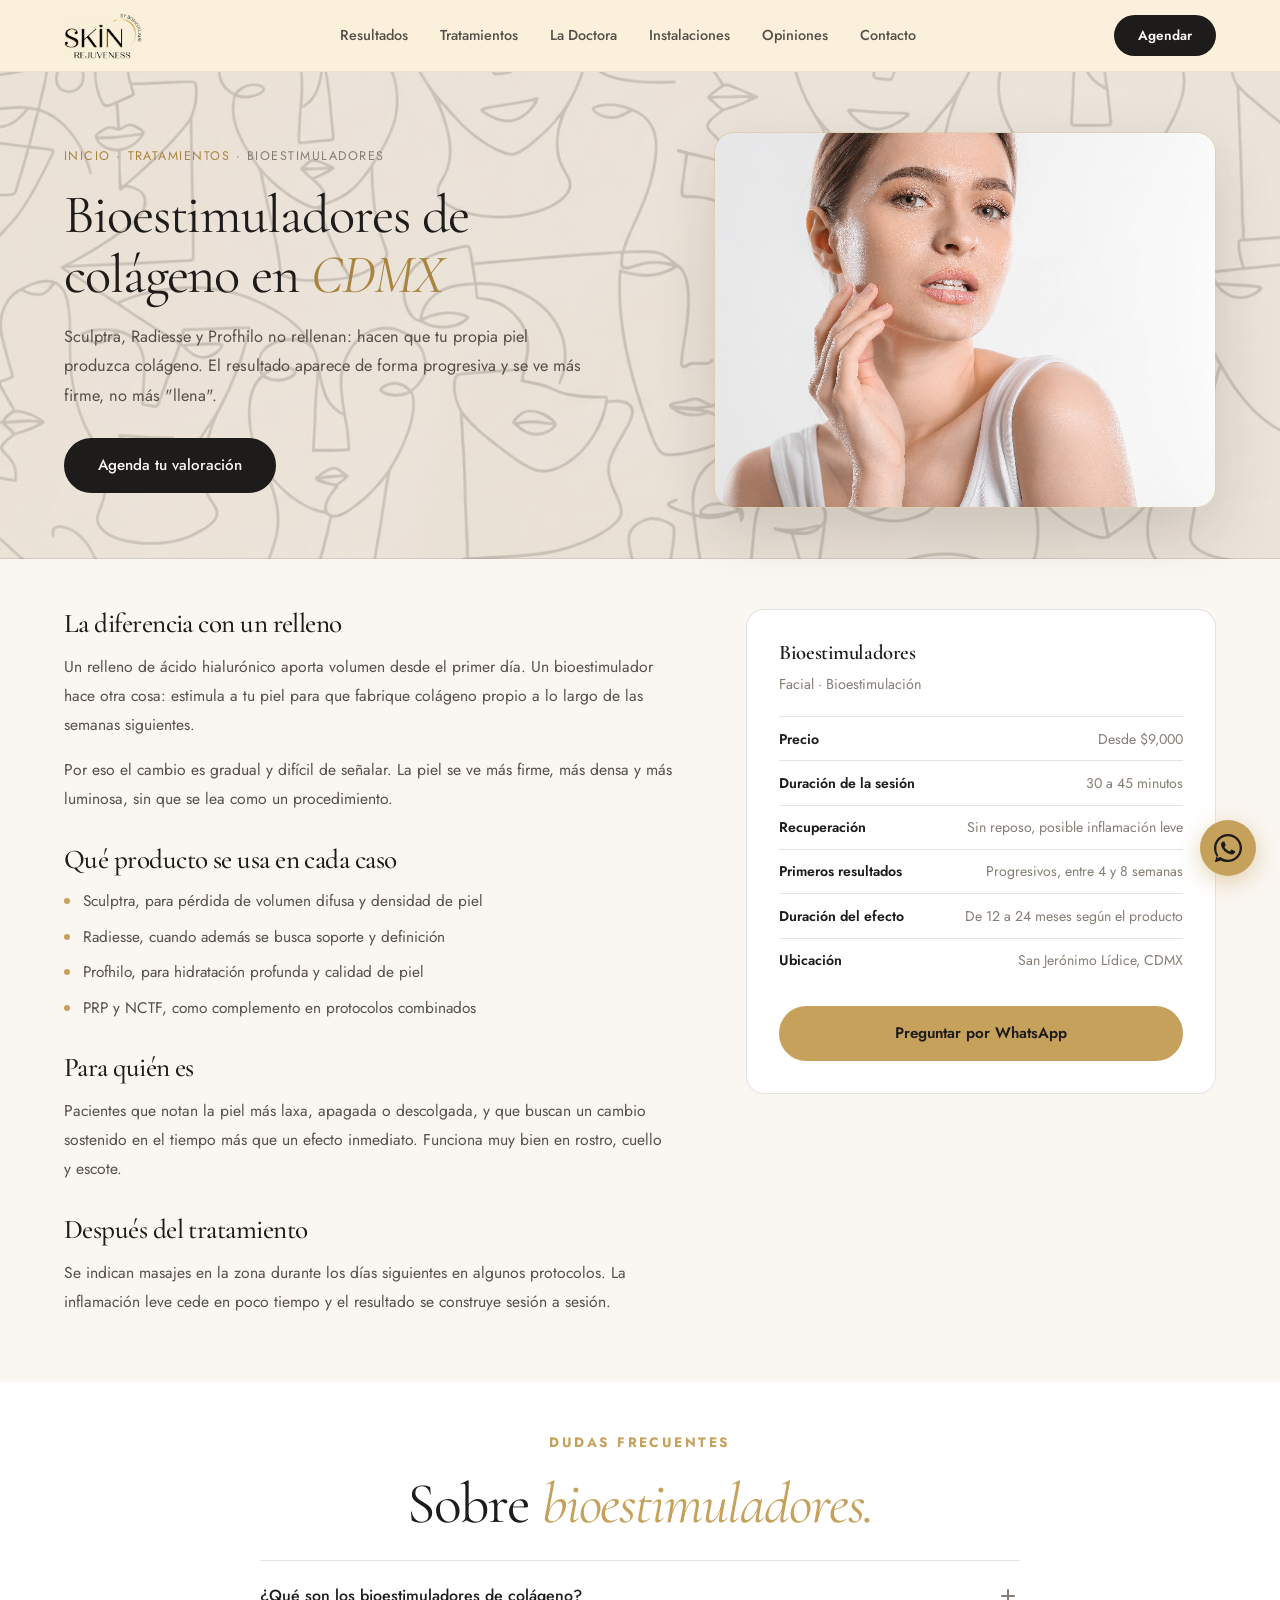
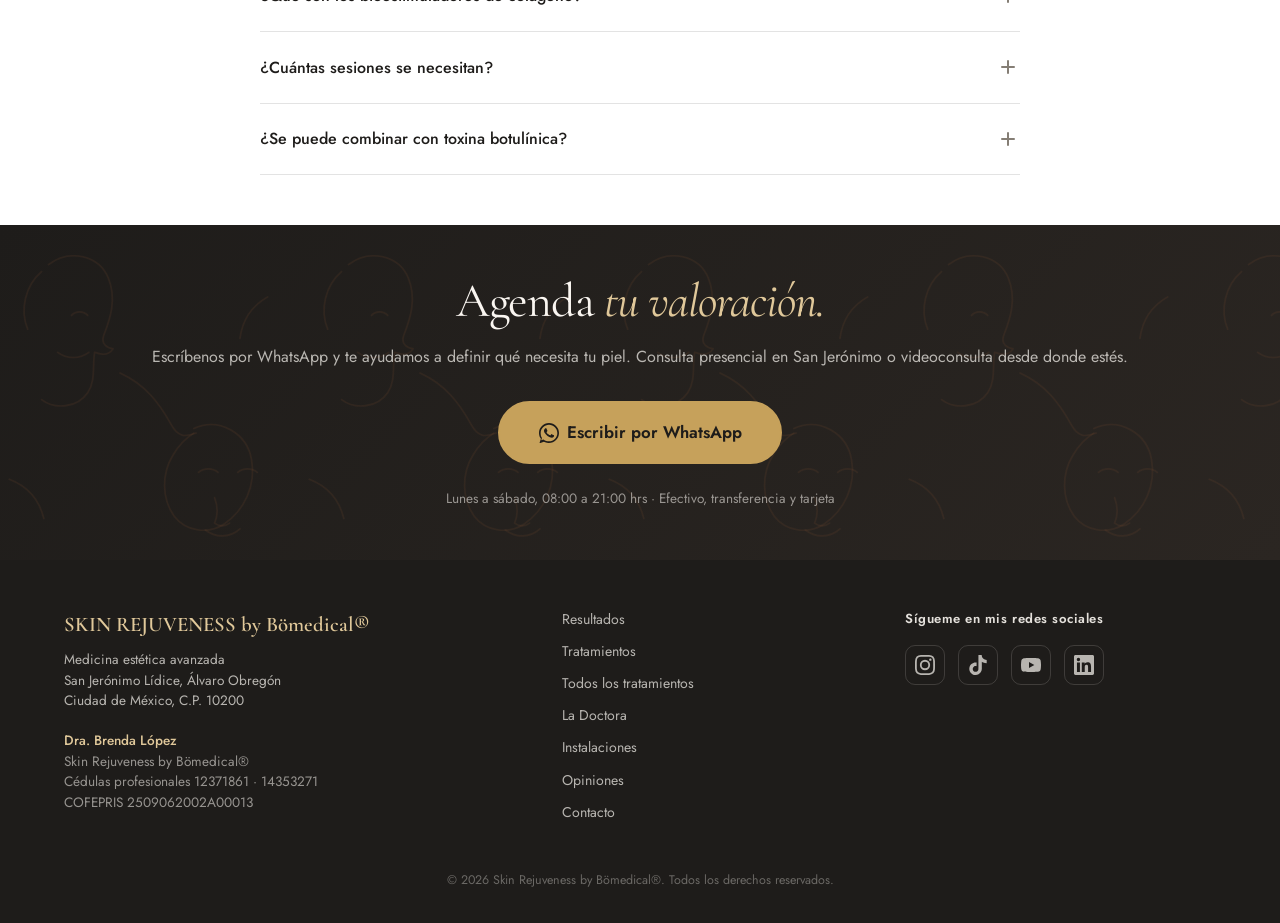
==== tratamiento-bioestimuladores.html @ c3eeec3d "Web de Skin Rejuveness by Bomedical (Dra. Brenda Lopez Carmona) Sitio estatico sin build: home con 1" ====
<!DOCTYPE html>
<html lang="es-MX">
<head>
  <meta charset="UTF-8" />
  <meta name="viewport" content="width=device-width, initial-scale=1.0" />
  <title>Bioestimuladores de colágeno en CDMX | Sculptra y Radiesse · Dra. Brenda López</title>
  <meta name="description" content="Bioestimuladores de colágeno en San Jerónimo, CDMX. Sculptra, Radiesse y Profhilo para firmeza y luminosidad con resultados progresivos. Desde $9,000." />
  <meta name="keywords" content="bioestimuladores de colágeno CDMX, Sculptra CDMX precio, Radiesse CDMX, Profhilo CDMX, firmeza facial San Jerónimo" />
  <meta name="robots" content="index, follow" />

  <meta property="og:title" content="Bioestimuladores de colágeno en CDMX | Sculptra y Radiesse · Dra. Brenda López" />
  <meta property="og:description" content="Bioestimuladores de colágeno en San Jerónimo, CDMX. Sculptra, Radiesse y Profhilo para firmeza y luminosidad con resultados progresivos. Desde $9,000." />
  <meta property="og:type" content="article" />
  <meta property="og:locale" content="es_MX" />
  <meta property="og:site_name" content="Skin Rejuveness by Bömedical" />

  <link rel="canonical" href="https://skinrejuveness.com/tratamiento-bioestimuladores.html" />

  <link rel="preconnect" href="https://fonts.googleapis.com" />
  <link rel="preconnect" href="https://fonts.gstatic.com" crossorigin />
  <link rel="stylesheet" href="https://fonts.googleapis.com/css2?family=Cormorant+Garamond:ital,wght@0,300;0,400;0,500;0,600;1,300;1,400;1,500;1,600&family=Jost:wght@300;400;500;600&display=swap" />

  <link rel="stylesheet" href="styles.css?v=20260904" />

  <link rel="icon" href="data:image/svg+xml,<svg xmlns='http://www.w3.org/2000/svg' viewBox='0 0 100 100'><rect width='100' height='100' rx='22' fill='%231E1C1A'/><text x='50' y='70' font-size='58' font-family='Georgia,serif' fill='%23C6A15B' text-anchor='middle'>S</text></svg>" />

  <script type="application/ld+json">
  {
    "@context": "https://schema.org",
    "@graph": [
      {
        "@type": "MedicalWebPage",
        "name": "Bioestimuladores",
        "url": "https://skinrejuveness.com/tratamiento-bioestimuladores.html",
        "description": "Bioestimuladores de colágeno en San Jerónimo, CDMX. Sculptra, Radiesse y Profhilo para firmeza y luminosidad con resultados progresivos. Desde $9,000.",
        "inLanguage": "es-MX",
        "about": {
          "@type": "MedicalTherapy",
          "name": "Bioestimuladores"
        },
        "provider": {
          "@type": "MedicalBusiness",
          "name": "Skin Rejuveness by Bömedical",
          "telephone": "+525565081447",
          "address": {
            "@type": "PostalAddress",
            "streetAddress": "San Jerónimo Lídice",
            "addressLocality": "Álvaro Obregón",
            "addressRegion": "Ciudad de México",
            "postalCode": "10200",
            "addressCountry": "MX"
          },
          "geo": { "@type": "GeoCoordinates", "latitude": 19.3257116, "longitude": -99.214192 }
        }
      },
      {
        "@type": "BreadcrumbList",
        "itemListElement": [
          { "@type": "ListItem", "position": 1, "name": "Inicio", "item": "https://skinrejuveness.com/" },
          { "@type": "ListItem", "position": 2, "name": "Tratamientos", "item": "https://skinrejuveness.com/#tratamientos" },
          { "@type": "ListItem", "position": 3, "name": "Bioestimuladores", "item": "https://skinrejuveness.com/tratamiento-bioestimuladores.html" }
        ]
      },
      {
        "@type": "FAQPage",
        "mainEntity": [
          { "@type": "Question", "name": "¿Qué son los bioestimuladores de colágeno?", "acceptedAnswer": { "@type": "Answer", "text": "Productos como Sculptra, Radiesse o Profhilo que no rellenan: hacen que tu propia piel produzca colágeno. El resultado aparece de forma progresiva y se ve más firme y luminosa, no más \"llena\"." } },
          { "@type": "Question", "name": "¿Cuántas sesiones se necesitan?", "acceptedAnswer": { "@type": "Answer", "text": "Depende del producto y del punto de partida. Los protocolos suelen ser de dos a tres sesiones espaciadas, que se definen en tu valoración." } },
          { "@type": "Question", "name": "¿Se puede combinar con toxina botulínica?", "acceptedAnswer": { "@type": "Answer", "text": "Sí, y es una combinación frecuente. La toxina trabaja el movimiento y el bioestimulador la calidad de la piel." } }
        ]
      }
    ]
  }
  </script>

  <noscript>
    <style>
      /* Sin JS no corre el IntersectionObserver que revela las secciones,
         asi que el contenido se muestra tal cual. La web se lee entera. */
      .reveal { opacity: 1 !important; transform: none !important; }
      .hero-text, .hero-img-card { opacity: 1 !important; transform: none !important; }
      .faq-a, .cat-a { max-height: none !important; }
      .faq-q-icon, .cat-q-icon { display: none; }
    </style>
  </noscript>
</head>
<body>

  <a href="#main" class="skip-link">Ir al contenido</a>

  <header class="nav" id="nav">
    <div class="nav-inner">
      <a href="index.html" class="nav-logo" aria-label="Skin Rejuveness by Bömedical, inicio">
        <img src="assets/img/logo-nav.png" alt="Skin Rejuveness by Bömedical" width="480" height="282" />
      </a>
      <button class="nav-toggle" aria-label="Abrir menú" aria-expanded="false">
        <span></span><span></span><span></span>
      </button>
      <nav class="nav-links" aria-label="Navegación principal">
        <a href="index.html#resultados">Resultados</a>
        <a href="index.html#tratamientos">Tratamientos</a>
        <a href="index.html#sobre-mi">La Doctora</a>
        <a href="index.html#instalaciones">Instalaciones</a>
        <a href="index.html#testimonios">Opiniones</a>
        <a href="index.html#contacto">Contacto</a>
      </nav>
      <a href="https://wa.me/525565081447?text=Hola%20Dra.%20Brenda%2C%20vengo%20de%20su%20sitio%20web%20y%20quiero%20agendar%20una%20valoraci%C3%B3n." class="nav-cta" target="_blank" rel="noopener">Agendar</a>
    </div>
  </header>

  <main id="main">

    <section class="tp-hero">
      <div class="tp-hero-inner">
        <div>
          <p class="tp-crumbs"><a href="index.html">Inicio</a> · <a href="index.html#tratamientos">Tratamientos</a> · Bioestimuladores</p>
          <h1>Bioestimuladores de colágeno en <em>CDMX</em></h1>
          <p class="tp-lead">Sculptra, Radiesse y Profhilo no rellenan: hacen que tu propia piel produzca colágeno. El resultado aparece de forma progresiva y se ve más firme, no más "llena".</p>
          <a href="https://wa.me/525565081447?text=Hola%20Dra.%20Brenda%2C%20vengo%20de%20su%20sitio%20web%20y%20quiero%20informaci%C3%B3n%20sobre%20Bioestimuladores." class="btn btn-primary" target="_blank" rel="noopener">Agenda tu valoración</a>
        </div>
        <figure class="tp-hero-img">
          <img src="assets/plastic-esthetic-stock/tratamientos/s-bioestimuladores.jpg" alt="Bioestimuladores de colágeno Sculptra y Radiesse en CDMX" loading="eager" fetchpriority="high" />
        </figure>
      </div>
    </section>

    <section class="section tp-body">
      <div class="section-inner tp-grid">
        <div class="tp-prose reveal">
              <h2>La diferencia con un relleno</h2><p>Un relleno de ácido hialurónico aporta volumen desde el primer día. Un bioestimulador hace otra cosa: estimula a tu piel para que fabrique colágeno propio a lo largo de las semanas siguientes.</p>
              <p>Por eso el cambio es gradual y difícil de señalar. La piel se ve más firme, más densa y más luminosa, sin que se lea como un procedimiento.</p>
              <h2>Qué producto se usa en cada caso</h2><ul><li>Sculptra, para pérdida de volumen difusa y densidad de piel</li><li>Radiesse, cuando además se busca soporte y definición</li><li>Profhilo, para hidratación profunda y calidad de piel</li><li>PRP y NCTF, como complemento en protocolos combinados</li></ul>
              <h2>Para quién es</h2><p>Pacientes que notan la piel más laxa, apagada o descolgada, y que buscan un cambio sostenido en el tiempo más que un efecto inmediato. Funciona muy bien en rostro, cuello y escote.</p>
              <h2>Después del tratamiento</h2><p>Se indican masajes en la zona durante los días siguientes en algunos protocolos. La inflamación leve cede en poco tiempo y el resultado se construye sesión a sesión.</p>
        </div>
        <aside class="tp-aside reveal">
          <h3>Bioestimuladores</h3>
          <p>Facial · Bioestimulación</p>
          <ul class="tp-facts">
            <li><strong>Precio</strong><span>Desde $9,000</span></li>
            <li><strong>Duración de la sesión</strong><span>30 a 45 minutos</span></li>
            <li><strong>Recuperación</strong><span>Sin reposo, posible inflamación leve</span></li>
            <li><strong>Primeros resultados</strong><span>Progresivos, entre 4 y 8 semanas</span></li>
            <li><strong>Duración del efecto</strong><span>De 12 a 24 meses según el producto</span></li>
            <li><strong>Ubicación</strong><span>San Jerónimo Lídice, CDMX</span></li>
          </ul>
          <a href="https://wa.me/525565081447?text=Hola%20Dra.%20Brenda%2C%20vengo%20de%20su%20sitio%20web%20y%20quiero%20informaci%C3%B3n%20sobre%20Bioestimuladores." class="btn btn-gold" target="_blank" rel="noopener">Preguntar por WhatsApp</a>
        </aside>
      </div>
    </section>

    <section class="section faq">
      <div class="section-inner">
        <p class="section-kicker reveal">Dudas frecuentes</p>
        <h2 class="section-title reveal section-title--center">Sobre <em>bioestimuladores.</em></h2>
        <div class="faq-list">
          <div class="faq-item">
            <button class="faq-q" aria-expanded="false">
              <span>¿Qué son los bioestimuladores de colágeno?</span>
              <span class="faq-q-icon" aria-hidden="true"></span>
            </button>
            <div class="faq-a">
              <div class="faq-a-inner">Productos como Sculptra, Radiesse o Profhilo que no rellenan: hacen que tu propia piel produzca colágeno. El resultado aparece de forma progresiva y se ve más firme y luminosa, no más "llena".</div>
            </div>
          </div>
          <div class="faq-item">
            <button class="faq-q" aria-expanded="false">
              <span>¿Cuántas sesiones se necesitan?</span>
              <span class="faq-q-icon" aria-hidden="true"></span>
            </button>
            <div class="faq-a">
              <div class="faq-a-inner">Depende del producto y del punto de partida. Los protocolos suelen ser de dos a tres sesiones espaciadas, que se definen en tu valoración.</div>
            </div>
          </div>
          <div class="faq-item">
            <button class="faq-q" aria-expanded="false">
              <span>¿Se puede combinar con toxina botulínica?</span>
              <span class="faq-q-icon" aria-hidden="true"></span>
            </button>
            <div class="faq-a">
              <div class="faq-a-inner">Sí, y es una combinación frecuente. La toxina trabaja el movimiento y el bioestimulador la calidad de la piel.</div>
            </div>
          </div>
        </div>
      </div>
    </section>

    <section class="section cta-final">
      <div class="section-inner" style="text-align:center">
        <h2 class="cta-final-title reveal">Agenda <em>tu valoración.</em></h2>
        <p class="cta-final-sub reveal">Escríbenos por WhatsApp y te ayudamos a definir qué necesita tu piel. Consulta presencial en San Jerónimo o videoconsulta desde donde estés.</p>
        <div class="cta-final-actions reveal">
          <a href="https://wa.me/525565081447?text=Hola%20Dra.%20Brenda%2C%20vengo%20de%20su%20sitio%20web%20y%20quiero%20informaci%C3%B3n%20sobre%20Bioestimuladores." class="btn btn-gold btn-lg" target="_blank" rel="noopener">
            <svg viewBox="0 0 24 24" fill="currentColor" width="20" height="20" aria-hidden="true"><path d="M17.472 14.382c-.297-.149-1.758-.867-2.03-.967-.273-.099-.471-.148-.67.15-.197.297-.767.966-.94 1.164-.173.199-.347.223-.644.075-.297-.15-1.255-.463-2.39-1.475-.883-.788-1.48-1.761-1.653-2.059-.173-.297-.018-.458.13-.606.134-.133.298-.347.446-.52.149-.174.198-.298.298-.497.099-.198.05-.371-.025-.52-.075-.149-.669-1.612-.916-2.207-.242-.579-.487-.5-.669-.51-.173-.008-.371-.01-.57-.01-.198 0-.52.074-.792.372-.272.297-1.04 1.016-1.04 2.479 0 1.462 1.065 2.875 1.213 3.074.149.198 2.096 3.2 5.077 4.487.709.306 1.262.489 1.694.625.712.227 1.36.195 1.871.118.571-.085 1.758-.719 2.006-1.413.248-.694.248-1.289.173-1.413-.074-.124-.272-.198-.57-.347z"/><path d="M12 0C5.373 0 0 5.373 0 12c0 2.625.846 5.059 2.284 7.034L.789 23.492a.5.5 0 00.611.611l4.458-1.495A11.96 11.96 0 0012 24c6.627 0 12-5.373 12-12S18.627 0 12 0zm0 22c-2.326 0-4.477-.738-6.24-1.993l-.436-.321-2.644.886.886-2.644-.321-.436A9.953 9.953 0 012 12C2 6.486 6.486 2 12 2s10 4.486 10 10-4.486 10-10 10z"/></svg>
            Escribir por WhatsApp
          </a>
        </div>
        <p class="cta-final-note reveal">Lunes a sábado, 08:00 a 21:00 hrs · Efectivo, transferencia y tarjeta</p>
      </div>
    </section>

  </main>

  <footer class="footer">
    <div class="footer-inner">
      <div class="footer-brand">
        <span class="footer-logo">SKIN REJUVENESS by Bömedical&reg;</span>
        <p>Medicina estética avanzada<br>San Jerónimo Lídice, Álvaro Obregón<br>Ciudad de México, C.P. 10200</p>
        <p class="footer-creds">
          <strong>Dra. Brenda López</strong>
          Skin Rejuveness by Bömedical&reg;<br>
          Cédulas profesionales 12371861 · 14353271<br>
          COFEPRIS 2509062002A00013
        </p>
      </div>
      <nav class="footer-links" aria-label="Navegación del pie">
        <a href="index.html#resultados">Resultados</a>
        <a href="index.html#tratamientos">Tratamientos</a>
        <a href="tratamientos.html">Todos los tratamientos</a>
        <a href="index.html#sobre-mi">La Doctora</a>
        <a href="index.html#instalaciones">Instalaciones</a>
        <a href="index.html#testimonios">Opiniones</a>
        <a href="index.html#contacto">Contacto</a>
      </nav>
      <div class="footer-social">
        <span class="footer-social__title">Sígueme en mis redes sociales</span>
        <a href="https://www.instagram.com/skin_rejuveness" target="_blank" rel="noopener" aria-label="Instagram de Skin Rejuveness">
          <svg viewBox="0 0 24 24" fill="currentColor" aria-hidden="true"><path d="M12 2.163c3.204 0 3.584.012 4.85.07 3.252.148 4.771 1.691 4.919 4.919.058 1.265.069 1.645.069 4.849 0 3.205-.012 3.584-.069 4.849-.149 3.225-1.664 4.771-4.919 4.919-1.266.058-1.644.07-4.85.07-3.204 0-3.584-.012-4.849-.07-3.26-.149-4.771-1.699-4.919-4.92-.058-1.265-.07-1.644-.07-4.849 0-3.204.013-3.583.07-4.849.149-3.227 1.664-4.771 4.919-4.919 1.266-.057 1.645-.069 4.849-.069zM12 0C8.741 0 8.333.014 7.053.072 2.695.272.273 2.69.073 7.052.014 8.333 0 8.741 0 12c0 3.259.014 3.668.072 4.948.2 4.358 2.618 6.78 6.98 6.98C8.333 23.986 8.741 24 12 24c3.259 0 3.668-.014 4.948-.072 4.354-.2 6.782-2.618 6.979-6.98.059-1.28.073-1.689.073-4.948 0-3.259-.014-3.667-.072-4.947-.196-4.354-2.617-6.78-6.979-6.98C15.668.014 15.259 0 12 0zm0 5.838a6.162 6.162 0 100 12.324 6.162 6.162 0 000-12.324zM12 16a4 4 0 110-8 4 4 0 010 8zm6.406-11.845a1.44 1.44 0 100 2.881 1.44 1.44 0 000-2.881z"/></svg>
        </a>
        <a href="https://www.tiktok.com/@skin_rejuveness" target="_blank" rel="noopener" aria-label="TikTok de Skin Rejuveness">
          <svg viewBox="0 0 24 24" fill="currentColor" aria-hidden="true"><path d="M12.525.02c1.31-.02 2.61-.01 3.91-.02.08 1.53.63 3.09 1.75 4.17 1.12 1.11 2.7 1.62 4.24 1.79v4.03c-1.44-.05-2.89-.35-4.2-.97-.57-.26-1.1-.59-1.62-.93-.01 2.92.01 5.84-.02 8.75-.08 1.4-.54 2.79-1.35 3.94-1.31 1.92-3.58 3.17-5.91 3.21-1.43.08-2.86-.31-4.08-1.03-2.02-1.19-3.44-3.37-3.65-5.71-.02-.5-.03-1-.01-1.49.18-1.9 1.12-3.72 2.58-4.96 1.66-1.44 3.98-2.13 6.15-1.72.02 1.48-.04 2.96-.04 4.44-.99-.32-2.15-.23-3.02.37-.63.41-1.11 1.04-1.36 1.75-.21.51-.15 1.07-.14 1.61.24 1.64 1.82 3.02 3.5 2.87 1.12-.01 2.19-.66 2.77-1.61.19-.33.4-.67.41-1.06.1-1.79.06-3.57.07-5.36.01-4.03-.01-8.05.02-12.07z"/></svg>
        </a>
        <a href="https://www.youtube.com/@SkinRejuveness" target="_blank" rel="noopener" aria-label="YouTube de Skin Rejuveness">
          <svg viewBox="0 0 24 24" fill="currentColor" aria-hidden="true"><path d="M23.498 6.186a2.994 2.994 0 00-2.107-2.117C19.505 3.545 12 3.545 12 3.545s-7.505 0-9.391.524A2.994 2.994 0 00.502 6.186 31.32 31.32 0 000 12a31.32 31.32 0 00.502 5.814 2.994 2.994 0 002.107 2.117c1.886.524 9.391.524 9.391.524s7.505 0 9.391-.524a2.994 2.994 0 002.107-2.117A31.32 31.32 0 0024 12a31.32 31.32 0 00-.502-5.814zM9.6 15.6V8.4l6.4 3.6-6.4 3.6z"/></svg>
        </a>
        <a href="https://www.linkedin.com/in/brenda-lopez-2603/" target="_blank" rel="noopener" aria-label="LinkedIn de la Dra. Brenda López">
          <svg viewBox="0 0 24 24" fill="currentColor" aria-hidden="true"><path d="M20.447 20.452h-3.554v-5.569c0-1.328-.027-3.037-1.852-3.037-1.853 0-2.136 1.445-2.136 2.939v5.667H9.351V9h3.414v1.561h.046c.477-.9 1.637-1.85 3.37-1.85 3.601 0 4.267 2.37 4.267 5.455v6.286zM5.337 7.433a2.062 2.062 0 11.001-4.124 2.062 2.062 0 01-.001 4.124zM7.114 20.452H3.558V9h3.556v11.452zM22.225 0H1.771C.792 0 0 .774 0 1.729v20.542C0 23.227.792 24 1.771 24h20.451C23.2 24 24 23.227 24 22.271V1.729C24 .774 23.2 0 22.222 0h.003z"/></svg>
        </a>
      </div>
      <p class="footer-copy">&copy; 2026 Skin Rejuveness by Bömedical&reg;. Todos los derechos reservados.</p>
    </div>
  </footer>

  <a href="https://wa.me/525565081447?text=Hola%20Dra.%20Brenda%2C%20vengo%20de%20su%20sitio%20web%20y%20quiero%20informaci%C3%B3n%20sobre%20Bioestimuladores." class="wa-float" target="_blank" rel="noopener" aria-label="Escribir por WhatsApp a Skin Rejuveness">
    <svg viewBox="0 0 24 24" aria-hidden="true"><path d="M17.472 14.382c-.297-.149-1.758-.867-2.03-.967-.273-.099-.471-.148-.67.15-.197.297-.767.966-.94 1.164-.173.199-.347.223-.644.075-.297-.15-1.255-.463-2.39-1.475-.883-.788-1.48-1.761-1.653-2.059-.173-.297-.018-.458.13-.606.134-.133.298-.347.446-.52.149-.174.198-.298.298-.497.099-.198.05-.371-.025-.52-.075-.149-.669-1.612-.916-2.207-.242-.579-.487-.5-.669-.51-.173-.008-.371-.01-.57-.01-.198 0-.52.074-.792.372-.272.297-1.04 1.016-1.04 2.479 0 1.462 1.065 2.875 1.213 3.074.149.198 2.096 3.2 5.077 4.487.709.306 1.262.489 1.694.625.712.227 1.36.195 1.871.118.571-.085 1.758-.719 2.006-1.413.248-.694.248-1.289.173-1.413-.074-.124-.272-.198-.57-.347z"/><path d="M12 0C5.373 0 0 5.373 0 12c0 2.625.846 5.059 2.284 7.034L.789 23.492a.5.5 0 00.611.611l4.458-1.495A11.96 11.96 0 0012 24c6.627 0 12-5.373 12-12S18.627 0 12 0zm0 22c-2.326 0-4.477-.738-6.24-1.993l-.436-.321-2.644.886.886-2.644-.321-.436A9.953 9.953 0 012 12C2 6.486 6.486 2 12 2s10 4.486 10 10-4.486 10-10 10z"/></svg>
  </a>

  <script defer src="lib/gsap.min.js?v=20260904"></script>
  <script defer src="lib/ScrollTrigger.min.js?v=20260904"></script>
  <script defer src="main.js?v=20260904"></script>
</body>
</html>
---- styles.css ----
/* =============================================================
   SKIN REJUVENESS BY BOMEDICAL — Dra. Brenda Lopez Carmona
   Medicina estetica avanzada · San Jeronimo Lidice, CDMX
   Base: plantilla de medicina estetica de la skill creador-de-webs.
   Paleta tomada del consultorio real: crema, hueso, arena, nogal y
   dorado champan. Cero azul clinico, cero blanco frio, cero verde salud.
   ============================================================= */

/* =============================================================
   1. Tokens
   ============================================================= */
:root {
  --bg: #FAF6F1;             /* crema — fondo principal, base de todo el sitio */
  --bg-2: #F2EBE2;           /* hueso — fondo de secciones alternas */
  --bg-3: #E5D8C6;           /* arena — papel tapiz / bloques calidos */
  --paper: #FFFFFF;          /* tarjetas y contraste puntual */
  --blush: #F0DEDA;          /* rosa nude muy suave — fondos de tarjetas */
  --taupe: #C9B9A6;          /* bordes, divisores */
  --nogal: #7C4A2C;          /* madera calida — acentos estructurales, no texto */
  --ink: #1E1C1A;            /* carbon — tipografia de titulares (color del logo) */
  --ink-soft: #55504A;       /* gris texto — cuerpo */
  --ink-mute: #857E75;       /* texto mute / labels */
  --accent: #C6A15B;         /* dorado champan — acento principal */
  --accent-2: #A8843F;       /* dorado oscuro — hover */
  --accent-light: #E0C89A;   /* dorado claro — degradados suaves */
  --accent-bg: rgba(198,161,91,0.08);
  --nav-bg: #FAF0DB;         /* crema del fondo de logo.png — color del navbar */
  --gold: #C6A15B;
  --cream: #FAF6F1;
  --line: rgba(30,28,26,0.12);

  --serif: 'Cormorant Garamond', 'Georgia', serif;
  --sans: 'Jost', -apple-system, 'Segoe UI', sans-serif;

  --ease-out: cubic-bezier(0.16, 1, 0.3, 1);
  --ease-in: cubic-bezier(0.7, 0, 0.84, 0);
  --ease-soft: cubic-bezier(0.25, 0.46, 0.45, 0.94);

  --nav-h: 72px;
  --section-pad: 50px;   /* fijo, NO clamp, NO vw — ver gotcha B.13. Reemplaza al viejo --section-py (clamp responsive) */
  --container: min(1200px, 90vw);
}

/* =============================================================
   2. Reset & base
   ============================================================= */
*, *::before, *::after { box-sizing: border-box; margin: 0; }
html {
  -webkit-text-size-adjust: 100%;
  scroll-behavior: smooth;
  overflow-x: clip;
}
body {
  font-family: var(--sans);
  font-size: 16px;
  line-height: 1.6;
  color: var(--ink);
  background: var(--bg);
  -webkit-font-smoothing: antialiased;
  text-rendering: optimizeLegibility;
  overflow-x: clip;
  overscroll-behavior-y: none;
}
img, svg, video { display: block; max-width: 100%; }
img { height: auto; }
button { font: inherit; color: inherit; cursor: pointer; border: 0; background: none; }
a { color: inherit; text-decoration: none; }
p { text-wrap: pretty; }
h1, h2, h3, h4 { text-wrap: balance; line-height: 1.1; letter-spacing: -0.02em; }
::selection { background: var(--accent); color: var(--cream); }

:focus-visible {
  outline: 2px solid var(--accent);
  outline-offset: 3px;
  border-radius: 4px;
}

.skip-link {
  position: fixed; top: -100px; left: 1rem;
  padding: .6rem 1rem; background: var(--ink); color: var(--cream);
  z-index: 9999; border-radius: 8px; font-weight: 500;
}
.skip-link:focus { top: 1rem; }

/* =============================================================
   3. Utilities
   ============================================================= */
.section-inner {
  width: var(--container);
  margin: 0 auto;
}
/* SECTION SPACING — NO CAMBIAR (ver gotcha B.13). Padding vertical fijo
   (--section-pad, 50px, nunca clamp()/vw) en CADA sección. Reemplaza al
   antiguo --section-py responsive de la web de referencia (Dra. Lucero
   Roman usaba clamp(4rem, 8vw, 7rem), lo cual variaba con el viewport —
   ver B.13 v1). Acá queda fijo, igual que en el resto de la skill. */
.section {
  padding: var(--section-pad) 0;
}
.section-kicker {
  font-family: var(--sans);
  font-size: 0.85rem;
  font-weight: 700;
  letter-spacing: 0.18em;
  text-transform: uppercase;
  color: var(--accent);
  margin-bottom: 1.2rem;
  text-align: center;
}
.section-title {
  font-family: var(--serif);
  font-size: clamp(2.2rem, 5.5vw, 3.6rem);
  font-weight: 400;
  color: var(--ink);
  margin-bottom: 1.5rem;
  text-align: center;
  margin-left: auto;
  margin-right: auto;
  max-width: 800px;
}
.section-title em {
  font-style: italic;
  color: var(--accent);
}
.section-sub {
  font-family: var(--sans);
  font-size: 1.05rem;
  color: var(--ink-mute);
  text-align: center;
  max-width: 600px;
  margin: 0 auto 3rem;
  line-height: 1.7;
}
.section-title--center {
  text-align: center;
  margin-left: auto;
  margin-right: auto;
}

/* =============================================================
   4. Buttons
   ============================================================= */
.btn {
  display: inline-flex;
  align-items: center;
  gap: 0.5rem;
  padding: 0.85rem 2rem;
  border-radius: 50px;
  font-weight: 500;
  font-size: 0.95rem;
  transition: all 0.4s var(--ease-out);
  cursor: pointer;
  white-space: nowrap;
}
.btn svg { width: 20px; height: 20px; flex-shrink: 0; }
/* CTA primario: carbon con texto crema. Nunca verde de WhatsApp. */
.btn-primary {
  background: var(--ink);
  color: var(--cream);
  border: 2px solid var(--ink);
}
.btn-primary:hover {
  background: #2f2b27;
  border-color: #2f2b27;
  transform: translateY(-2px);
  box-shadow: 0 10px 30px rgba(30,28,26,0.22);
}
/* CTA alternativo: dorado con texto carbon. */
.btn-gold {
  background: var(--accent);
  color: var(--ink);
  border: 2px solid var(--accent);
  font-weight: 600;
}
.btn-gold:hover {
  background: var(--accent-2);
  border-color: var(--accent-2);
  color: var(--cream);
  transform: translateY(-2px);
  box-shadow: 0 10px 30px rgba(198,161,91,0.35);
}
.btn-ghost {
  background: transparent;
  color: var(--ink);
  border: 2px solid var(--line);
}
.btn-ghost:hover {
  border-color: var(--accent);
  color: var(--accent);
  transform: translateY(-2px);
}
.btn-lg {
  padding: 1rem 2.4rem;
  font-size: 1.05rem;
}

/* =============================================================
   5. NAV
   ============================================================= */
/* El navbar va del mismo color que el fondo del archivo logo.png, para que la
   imagen del logo se funda con la barra y no se vea como un recuadro pegado.
   Si algun dia se cambia el logo, hay que re-muestrear ese color y ajustar
   --nav-bg. */
.nav {
  position: fixed;
  top: 0; left: 0; right: 0;
  z-index: 1000;
  height: var(--nav-h);
  background: var(--nav-bg);
  border-bottom: 1px solid rgba(30,28,26,0.08);
  transition: box-shadow 0.3s;
}
.nav.is-scrolled {
  box-shadow: 0 2px 20px rgba(0,0,0,0.06);
}
.nav-inner {
  width: var(--container);
  margin: 0 auto;
  height: 100%;
  display: flex;
  align-items: center;
  justify-content: space-between;
  gap: 2rem;
}
/* Logo de marca. La imagen trae su propio fondo crema, identico al del navbar,
   asi que se funde con la barra sin bordes ni recuadro. */
.nav-logo {
  display: flex;
  align-items: center;
  flex-shrink: 0;
}
.nav-logo img {
  height: 46px;
  width: auto;
  display: block;
}
.nav-links {
  display: flex;
  gap: 2rem;
}
.nav-links a {
  font-size: 0.9rem;
  font-weight: 500;
  color: var(--ink-soft);
  transition: color 0.3s;
  position: relative;
}
.nav-links a::after {
  content: '';
  position: absolute;
  bottom: -4px; left: 0;
  width: 0; height: 2px;
  background: var(--accent);
  transition: width 0.3s var(--ease-out);
}
.nav-links a:hover { color: var(--accent); }
.nav-links a:hover::after { width: 100%; }
.nav-cta {
  display: inline-flex;
  align-items: center;
  padding: 0.6rem 1.5rem;
  border-radius: 50px;
  background: var(--ink);
  color: var(--cream);
  font-size: 0.85rem;
  font-weight: 600;
  transition: all 0.3s var(--ease-out);
  flex-shrink: 0;
}
.nav-cta:hover {
  background: var(--accent);
  color: var(--ink);
  transform: translateY(-1px);
  box-shadow: 0 6px 20px rgba(198,161,91,0.35);
}

.nav-toggle {
  display: none;
  flex-direction: column;
  gap: 5px;
  width: 28px;
  padding: 4px 0;
  z-index: 1001;
}
.nav-toggle span {
  display: block;
  width: 100%; height: 2px;
  background: var(--ink);
  border-radius: 2px;
  transition: all 0.3s var(--ease-out);
  transform-origin: center;
}
.nav-toggle.is-open span:nth-child(1) { transform: rotate(45deg) translate(5px, 5px); }
.nav-toggle.is-open span:nth-child(2) { opacity: 0; }
.nav-toggle.is-open span:nth-child(3) { transform: rotate(-45deg) translate(5px, -5px); }

/* =============================================================
   6. HERO — NO CAMBIAR el padding-top (empuja el contenido debajo
   del nav fijo). No usa --section-pad, ver gotcha B.13.
   ============================================================= */
.hero {
  position: relative;
  min-height: 100vh;
  min-height: 100svh;
  display: flex;
  align-items: center;
  padding-top: var(--nav-h);
  overflow: hidden;
}
/* Fondo de respaldo: si todavia no hay foto real de la doctora / del
   consultorio, el hero muestra el papel tapiz de arena con el motivo de
   rostros a una linea del consultorio, y no una imagen rota. */
.hero-bg-wrap {
  position: absolute;
  inset: 0;
  z-index: 0;
  background:
    url('assets/img/motivo-lineas.svg') repeat,
    linear-gradient(140deg, var(--bg-3) 0%, var(--blush) 55%, var(--bg-2) 100%);
  background-size: 260px 320px, auto;
}
.hero-bg-img {
  position: absolute;
  inset: 0;
  width: 100%;
  height: 100%;
  object-fit: cover;
  object-position: center;
}
.hero-bg-gradient {
  position: absolute;
  inset: 0;
  background:
    linear-gradient(90deg, rgba(250,246,241,0.94) 0%, rgba(250,246,241,0.78) 50%, rgba(250,246,241,0.38) 100%);
}
/* Glow dorado suave, como la iluminacion LED en cornisas del consultorio. */
.hero::after {
  content: '';
  position: absolute;
  right: -10%;
  top: 10%;
  width: 55vw;
  height: 55vw;
  max-width: 720px;
  max-height: 720px;
  border-radius: 50%;
  background: radial-gradient(circle, rgba(198,161,91,0.22) 0%, rgba(198,161,91,0) 65%);
  pointer-events: none;
  z-index: 0;
}
.hero-content {
  position: relative;
  z-index: 1;
  width: var(--container);
  margin: 0 auto;
  display: grid;
  grid-template-columns: 1fr 1fr;
  gap: 4rem;
  align-items: center;
  padding: 50px 0;   /* ver gotcha B.13: aire propio del hero, fijo en px */
}
.hero-kicker {
  font-size: 0.8rem;
  font-weight: 600;
  letter-spacing: 0.15em;
  text-transform: uppercase;
  color: var(--accent);
  margin-bottom: 1.5rem;
  line-height: 1.7;
}
/* Segundo renglon del eyebrow: la ciudad, en el mismo dorado que la linea
   de arriba, solo separada en su propio renglon. */
.hero-kicker span {
  display: block;
}
.hero-title {
  font-family: var(--serif);
  font-size: clamp(2.6rem, 5.5vw, 4.2rem);
  font-weight: 400;
  line-height: 1.08;
  color: var(--ink);
  margin-bottom: 1.5rem;
}
.hero-title em {
  font-style: italic;
  color: var(--accent);
}
.hero-sub {
  font-size: 1.05rem;
  color: var(--ink-mute);
  max-width: 480px;
  line-height: 1.7;
  margin-bottom: 2rem;
}
.hero-actions {
  display: flex;
  gap: 1rem;
  flex-wrap: wrap;
}
.hero-img-wrap {
  display: flex;
  justify-content: center;
  align-items: center;
}
.hero-img-card {
  position: relative;
  border-radius: 20px;
  overflow: hidden;
  box-shadow: 0 30px 80px rgba(30,28,26,0.15);
  max-width: 440px;
  width: 100%;
  aspect-ratio: 3/4;
  background:
    url('assets/img/motivo-lineas.svg') repeat,
    linear-gradient(160deg, var(--bg-3) 0%, var(--taupe) 100%);
  background-size: 200px 250px, auto;
  border: 1px solid rgba(198,161,91,0.35);
}
.hero-img-card img {
  width: 100%;
  height: auto;
  display: block;
  object-fit: cover;
  aspect-ratio: 3/4;
}

/* =============================================================
   7. TRUST STRIP — banda pegada al hero, padding propio fijo en rem
   (no usa --section-pad, no es clamp/vw — cumple igual el gotcha B.13)
   ============================================================= */
.trust-strip {
  background: var(--paper);
  padding: 2.5rem 0;
  border-top: 1px solid var(--line);
  border-bottom: 1px solid var(--line);
}
.trust-strip-inner {
  width: var(--container);
  margin: 0 auto;
  display: grid;
  grid-template-columns: repeat(4, 1fr);
  gap: 2rem;
}
.trust-item {
  display: flex;
  align-items: center;
  gap: 0.8rem;
  justify-content: center;
}
.trust-icon {
  width: 28px;
  height: 28px;
  color: var(--accent);
  flex-shrink: 0;
}
.trust-text {
  display: flex;
  flex-direction: column;
}
.trust-text strong {
  font-size: 1rem;
  font-weight: 700;
  color: var(--ink);
  line-height: 1.2;
}
.trust-text span {
  font-size: 0.8rem;
  color: var(--ink-mute);
}

/* =============================================================
   9. TESTIMONIALS
   ============================================================= */
.testimonials {
  background: var(--bg-2);
}
.testimonials-grid {
  display: grid;
  grid-template-columns: repeat(3, 1fr);
  gap: 2rem;
}
.testimonial-card {
  background: var(--paper);
  border-radius: 16px;
  padding: 2rem;
  box-shadow: 0 4px 24px rgba(0,0,0,0.05);
  transition: transform 0.4s var(--ease-out);
}
.testimonial-card:hover { transform: translateY(-4px); }
.testimonial-stars {
  display: flex;
  gap: 2px;
  margin-bottom: 1rem;
}
.testimonial-stars svg {
  width: 18px; height: 18px;
  fill: var(--accent);
  stroke: none;
}
.testimonial-text {
  font-size: 0.95rem;
  color: var(--ink-soft);
  line-height: 1.7;
  margin-bottom: 1.5rem;
  font-style: italic;
}
.testimonial-author {
  display: flex;
  flex-direction: column;
}
.testimonial-author strong {
  font-size: 0.95rem;
  color: var(--ink);
}
.testimonial-author span {
  font-size: 0.8rem;
  color: var(--ink-mute);
}

/* =============================================================
   10. TREATMENTS
   ============================================================= */
.treatments {
  background: var(--bg-2);
}
/* La grilla de tratamientos usa un contenedor mas ancho que el resto de
   la pagina para que las 8 tarjetas entren de a 4 por fila y aun asi sean
   grandes. Fijo en px/vw, sin clamp(). */
.treatments .section-inner { width: min(1440px, 94vw); }
.treatments-grid {
  display: grid;
  grid-template-columns: repeat(4, 1fr);
  gap: 1.5rem;
}
/* Cards de foto a sangre (referencia: Lima A Esthetic): la imagen ocupa
   toda la tarjeta y un degradado carbon la cubre desde abajo para que el
   texto blanco siempre se lea. La card entera es el enlace a la
   micro-landing del tratamiento; no hay boton "ver el tratamiento". */
.treatment-card {
  position: relative;
  display: block;
  border-radius: 16px;
  overflow: hidden;
  aspect-ratio: 4/5;
  box-shadow: 0 8px 24px rgba(30,28,26,0.10);
  transition: transform 0.35s var(--ease-out), box-shadow 0.35s var(--ease-out);
}
.treatment-card:hover {
  transform: translateY(-5px);
  box-shadow: 0 18px 46px rgba(30,28,26,0.18);
}
.treatment-card:focus-visible {
  outline: 2px solid var(--accent);
  outline-offset: 3px;
}
.treatment-card__img { position: absolute; inset: 0; }
.treatment-card__img img {
  width: 100%;
  height: 100%;
  object-fit: cover;
  transition: transform 0.6s var(--ease-out);
}
.treatment-card:hover .treatment-card__img img { transform: scale(1.06); }
.treatment-card__img::after {
  content: '';
  position: absolute;
  inset: 0;
  background: linear-gradient(to top, rgba(30,28,26,0.95) 0%, rgba(30,28,26,0.86) 22%, rgba(30,28,26,0.5) 42%, rgba(30,28,26,0.08) 62%, rgba(30,28,26,0) 78%);
}
.treatment-card__index {
  position: absolute;
  top: 0.9rem;
  right: 1.1rem;
  z-index: 2;
  font-family: var(--serif);
  font-size: 0.95rem;
  letter-spacing: 0.06em;
  color: rgba(255,255,255,0.6);
}
.treatment-card__body {
  position: absolute;
  left: 0;
  right: 0;
  bottom: 0;
  z-index: 2;
  padding: 1.3rem 1.35rem;
}
.treatment-card h3 {
  font-family: var(--serif);
  font-size: 1.35rem;
  font-weight: 500;
  line-height: 1.2;
  color: #FFF;
  margin-bottom: 0.35rem;
}
.treatment-card p {
  font-size: 0.83rem;
  line-height: 1.55;
  color: rgba(255,255,255,0.82);
}

/* =============================================================
   11. ABOUT
   ============================================================= */
.about {
  background: var(--bg-2);
}
.about .section-kicker,
.about .section-title {
  text-align: left;
  margin-left: 0;
}
.about-grid {
  display: grid;
  grid-template-columns: 1fr 1.2fr;
  gap: 4rem;
  align-items: center;
}
.about-img img {
  border-radius: 20px;
  width: 100%;
  object-fit: cover;
  aspect-ratio: 3/4;
  box-shadow: 0 20px 60px rgba(0,0,0,0.1);
}
.about-name {
  font-family: var(--serif);
  font-size: clamp(1.8rem, 4vw, 2.6rem);
  font-weight: 400;
  color: var(--ink);
  margin-bottom: 0.3rem;
}
.about-role {
  font-size: 0.95rem;
  color: var(--accent);
  font-weight: 500;
  margin-bottom: 1.5rem;
}
.about-bio {
  font-size: 0.95rem;
  color: var(--ink-soft);
  line-height: 1.75;
  margin-bottom: 1rem;
}
.about-creds {
  list-style: none;
  padding: 0;
  margin-top: 1.5rem;
  display: flex;
  flex-direction: column;
  gap: 0.8rem;
}
.about-creds li {
  display: flex;
  align-items: center;
  gap: 0.8rem;
  font-size: 0.9rem;
  color: var(--ink-soft);
}
.about-creds svg {
  width: 20px;
  height: 20px;
  color: var(--accent);
  flex-shrink: 0;
}

/* =============================================================
   12. WHY ME
   ============================================================= */
.why-me {
  background: var(--bg);
}
.why-grid {
  display: grid;
  grid-template-columns: repeat(4, 1fr);
  gap: 1.5rem;
}
.why-card {
  background: var(--paper);
  border-radius: 16px;
  padding: 2rem;
  text-align: center;
  border: 1px solid var(--line);
  transition: all 0.4s var(--ease-out);
}
.why-card:hover {
  transform: translateY(-4px);
  border-color: var(--accent-light);
  box-shadow: 0 12px 40px rgba(198,161,91,0.08);
}
.why-icon {
  width: 48px;
  height: 48px;
  margin: 0 auto 1rem;
  display: flex;
  align-items: center;
  justify-content: center;
}
.why-icon svg {
  width: 28px;
  height: 28px;
  color: var(--accent);
}
.why-card h3 {
  font-family: var(--serif);
  font-size: 1.15rem;
  font-weight: 600;
  margin-bottom: 0.6rem;
  color: var(--ink);
}
.why-card p {
  font-size: 0.85rem;
  color: var(--ink-mute);
  line-height: 1.6;
}

/* =============================================================
   13. FAQ
   ============================================================= */
.faq {
  background: var(--bg-2);
}
.faq-list {
  max-width: 760px;
  margin: 0 auto;
}
.faq-item {
  border-bottom: 1px solid var(--line);
}
.faq-item:first-child { border-top: 1px solid var(--line); }
.faq-q {
  width: 100%;
  display: flex;
  justify-content: space-between;
  align-items: center;
  padding: 1.4rem 0;
  font-size: 1rem;
  font-weight: 500;
  color: var(--ink);
  text-align: left;
  cursor: pointer;
  gap: 1rem;
  transition: color 0.3s;
}
.faq-q:hover { color: var(--accent); }
.faq-q-icon {
  width: 24px;
  height: 24px;
  flex-shrink: 0;
  position: relative;
  transition: transform 0.3s var(--ease-out);
}
.faq-q-icon::before,
.faq-q-icon::after {
  content: '';
  position: absolute;
  background: var(--ink-mute);
  border-radius: 2px;
  transition: transform 0.3s var(--ease-out);
}
.faq-q-icon::before {
  width: 14px; height: 2px;
  top: 50%; left: 50%;
  transform: translate(-50%, -50%);
}
.faq-q-icon::after {
  width: 2px; height: 14px;
  top: 50%; left: 50%;
  transform: translate(-50%, -50%);
}
.faq-item.is-open .faq-q-icon::after {
  transform: translate(-50%, -50%) rotate(90deg);
  opacity: 0;
}
.faq-a {
  max-height: 0;
  overflow: hidden;
  transition: max-height 0.4s var(--ease-out), padding 0.3s;
}
.faq-a-inner {
  padding: 0 0 1.4rem;
  font-size: 0.92rem;
  color: var(--ink-mute);
  line-height: 1.7;
}

/* =============================================================
   14. CONTACT
   ============================================================= */
.contact {
  background: var(--bg);
}
.contact-grid {
  display: grid;
  grid-template-columns: 1fr 1fr;
  gap: 3rem;
  align-items: start;
}
.contact-item {
  display: flex;
  gap: 1rem;
  margin-bottom: 1.5rem;
}
.contact-item svg {
  width: 24px;
  height: 24px;
  color: var(--accent);
  flex-shrink: 0;
  margin-top: 2px;
}
.contact-item strong {
  display: block;
  font-size: 0.95rem;
  color: var(--ink);
  margin-bottom: 0.2rem;
}
.contact-item p {
  font-size: 0.9rem;
  color: var(--ink-mute);
  line-height: 1.5;
}
.contact-item a {
  color: var(--accent);
  transition: color 0.3s;
}
.contact-item a:hover { color: var(--accent-2); }
.contact-social {
  display: flex;
  gap: 1rem;
  margin-top: 0.5rem;
}
.contact-social a {
  width: 44px;
  height: 44px;
  border-radius: 12px;
  background: var(--accent-bg);
  display: flex;
  align-items: center;
  justify-content: center;
  transition: all 0.3s var(--ease-out);
}
.contact-social a svg {
  width: 22px;
  height: 22px;
  color: var(--accent);
}
.contact-social a:hover {
  background: var(--accent);
}
.contact-social a:hover svg { color: #fff; }
.contact-map iframe {
  width: 100%;
  border-radius: 16px;
}

/* =============================================================
   15. CTA FINAL — usa --section-pad igual que el resto (antes usaba
   --section-py). NO CAMBIAR.
   ============================================================= */
.cta-final {
  background: var(--bg-2);
  padding: var(--section-pad) 0;
}
.cta-final-title {
  font-family: var(--serif);
  font-size: clamp(2rem, 5vw, 3rem);
  font-weight: 400;
  margin-bottom: 1rem;
}
.cta-final-title em { font-style: italic; color: var(--accent); }
.cta-final-sub {
  font-size: 1rem;
  color: var(--ink-mute);
  margin-bottom: 2rem;
}
.cta-final-actions {
  display: flex;
  gap: 1rem;
  justify-content: center;
  flex-wrap: wrap;
}

/* =============================================================
   16. FOOTER — padding fijo propio, no usa --section-pad (es el
   final de la pagina, corta ahi). NO CAMBIAR.
   ============================================================= */
.footer {
  background: var(--ink);
  color: rgba(250,246,241,0.7);
  padding: 3rem 0 2rem;
}
.footer-inner {
  width: var(--container);
  margin: 0 auto;
  display: grid;
  grid-template-columns: 1.5fr 1fr 1fr;
  gap: 2rem;
  align-items: start;
}
.footer-logo {
  font-family: var(--serif);
  font-size: 1.3rem;
  font-weight: 600;
  color: var(--accent-light);
  display: block;
  margin-bottom: 0.5rem;
}
.footer-brand p {
  font-size: 0.85rem;
  line-height: 1.5;
}
.footer-links {
  display: flex;
  flex-direction: column;
  gap: 0.6rem;
}
.footer-links a {
  font-size: 0.88rem;
  transition: color 0.3s;
}
.footer-links a:hover { color: var(--accent-light); }
.footer-social {
  display: flex;
  flex-wrap: wrap;
  gap: 0.8rem;
}
.footer-social__title {
  flex-basis: 100%;
  font-size: 0.82rem;
  font-weight: 600;
  letter-spacing: 0.04em;
  color: rgba(250,246,241,0.9);
  margin-bottom: 0.2rem;
}
.footer-social a {
  width: 40px;
  height: 40px;
  border-radius: 10px;
  border: 1px solid rgba(250,246,241,0.15);
  display: flex;
  align-items: center;
  justify-content: center;
  transition: all 0.3s var(--ease-out);
}
.footer-social a svg {
  width: 20px;
  height: 20px;
  color: rgba(250,246,241,0.7);
}
.footer-social a:hover {
  border-color: var(--accent-light);
  background: rgba(198,161,91,0.15);
}
.footer-social a:hover svg { color: var(--accent-light); }
.footer-copy {
  grid-column: 1 / -1;
  text-align: center;
  font-size: 0.78rem;
  color: rgba(250,246,241,0.35);
  padding-top: 2rem;
  border-top: 1px solid rgba(250,246,241,0.08);
  margin-top: 1rem;
}

/* =============================================================
   17. WHATSAPP FLOAT
   ============================================================= */
.wa-float {
  position: fixed;
  bottom: 1.5rem;
  right: 1.5rem;
  z-index: 999;
  width: 56px;
  height: 56px;
  border-radius: 50%;
  /* Dorado sobre carbon: el verde de marca de WhatsApp queda fuera de paleta. */
  background: var(--accent);
  color: var(--ink);
  display: flex;
  align-items: center;
  justify-content: center;
  box-shadow: 0 6px 22px rgba(198,161,91,0.45);
  transition: transform 0.3s var(--ease-out), box-shadow 0.3s;
}
.wa-float svg { width: 28px; height: 28px; fill: currentColor; }
.wa-float:hover {
  transform: scale(1.1);
  background: var(--ink);
  color: var(--accent);
  box-shadow: 0 10px 30px rgba(30,28,26,0.3);
}

/* =============================================================
   18. REVEAL ANIMATIONS
   ============================================================= */
.reveal {
  opacity: 0;
  transform: translateY(30px);
  transition: opacity 0.8s var(--ease-out), transform 0.8s var(--ease-out);
}
.reveal.is-visible {
  opacity: 1;
  transform: translateY(0);
}

/* Hero entrance animation */
.hero-text,
.hero-img-card {
  opacity: 0;
  transform: translateY(40px);
}
.hero-text.hero-animate-in {
  animation: heroFadeIn 1s var(--ease-out) forwards;
}
.hero-img-card.hero-animate-in {
  animation: heroFadeIn 1.2s var(--ease-out) forwards;
}
@keyframes heroFadeIn {
  from { opacity: 0; transform: translateY(40px); }
  to   { opacity: 1; transform: translateY(0); }
}
.hero-text.hero-animate-in,
.hero-img-card.hero-animate-in {
  opacity: 1;
  transform: translateY(0);
}

/* =============================================================
   19. RESPONSIVE
   ============================================================= */
@media (max-width: 960px) {
  .hero-content { grid-template-columns: 1fr; text-align: center; }
  .hero-sub { margin-left: auto; margin-right: auto; }
  .hero-actions { justify-content: center; }
  .hero-img-wrap { order: -1; }
  .hero-img-card { max-width: 320px; }

  .trust-strip-inner { grid-template-columns: repeat(2, 1fr); }


  .testimonials-grid { grid-template-columns: 1fr; max-width: 500px; margin: 0 auto; }


  .about-grid { grid-template-columns: 1fr; text-align: center; }
  .about .section-kicker, .about .section-title { text-align: center; margin-left: auto; }
  .about-img { max-width: 400px; margin: 0 auto; }
  .about-creds { align-items: center; }

  .why-grid { grid-template-columns: repeat(2, 1fr); }

  .contact-grid { grid-template-columns: 1fr; }

  .footer-inner { grid-template-columns: 1fr; text-align: center; }
  .footer-social { justify-content: center; }
  .footer-links { align-items: center; }

  .nav-toggle { display: flex; }
  .nav-links {
    position: fixed;
    inset: 0;
    background: var(--bg);
    flex-direction: column;
    align-items: center;
    justify-content: center;
    gap: 2rem;
    z-index: 999;
    opacity: 0;
    pointer-events: none;
    transition: opacity 0.3s;
  }
  .nav-links.is-open { opacity: 1; pointer-events: auto; }
  .nav-links a { font-size: 1.2rem; }
  .nav-cta { display: none; }
}

@media (max-width: 540px) {
  .trust-strip-inner { grid-template-columns: 1fr; gap: 1.2rem; }
  .trust-item { justify-content: flex-start; }
  .why-grid { grid-template-columns: 1fr; }
  .hero-title { font-size: clamp(2rem, 8vw, 3rem); }
  .btn { padding: 0.75rem 1.6rem; font-size: 0.9rem; }
  .hero-img-card { max-width: 260px; }
}

/* =============================================================
   20. Reduced motion (intrusive only)
   ============================================================= */
@media (prefers-reduced-motion: reduce) {
  html { scroll-behavior: auto; }
}

/* =============================================================
   21. COMPONENTES PROPIOS DE SKIN REJUVENESS
   Bloques que no venian en la plantilla base y que pide el brief:
   metodo en 3 pasos, precios "desde", pruebas geneticas, catalogo
   completo por categoria, promo del mes, embarazo, instalaciones,
   horarios y bloque legal del footer.
   ============================================================= */

/* ---- Eyebrow y titulo alineados a la izquierda (secciones de 2 columnas) ---- */
.kicker-left { text-align: left; }
.title-left {
  text-align: left;
  margin-left: 0;
  margin-right: 0;
}

/* ---- 21.1 EL METODO (3 pasos) ---- */
.method { background: var(--bg); }
.method-grid {
  display: grid;
  grid-template-columns: repeat(3, 1fr);
  gap: 1.5rem;
}
.method-step {
  position: relative;
  background: var(--paper);
  border: 1px solid var(--line);
  border-radius: 18px;
  padding: 2.25rem 2rem 2rem;
  transition: transform 0.4s var(--ease-out), box-shadow 0.4s var(--ease-out), border-color 0.4s;
}
.method-step:hover {
  transform: translateY(-4px);
  border-color: var(--accent-light);
  box-shadow: 0 14px 40px rgba(198,161,91,0.16);
}
.method-step__num {
  font-family: var(--serif);
  font-size: 2.6rem;
  line-height: 1;
  color: var(--accent);
  display: block;
  margin-bottom: 0.75rem;
}
.method-step__num::after {
  content: "";
  display: block;
  width: 34px;
  height: 1px;
  background: var(--accent);
  margin-top: 0.75rem;
}
.method-step h3 {
  font-family: var(--serif);
  font-size: 1.35rem;
  font-weight: 600;
  color: var(--ink);
  margin-bottom: 0.6rem;
}
.method-step p {
  font-size: 0.92rem;
  color: var(--ink-soft);
  line-height: 1.7;
}

/* ---- 21.2 PIE DE LA TARJETA DE TRATAMIENTO ----
   Una sola linea dentro del degradado: el precio a la izquierda y
   "Ver el tratamiento" pegado a la derecha, alineados por su linea base.
   El CTA es un <span>, no un enlace: la card entera ya es el <a>, asi
   que el clic funciona en cualquier punto de la tarjeta. */
.treatment-card__foot {
  display: flex;
  align-items: baseline;
  justify-content: space-between;
  gap: 0.7rem;
  margin-top: 0.7rem;
}
.treatment-card__price {
  font-size: 0.75rem;
  font-weight: 600;
  letter-spacing: 0.1em;
  text-transform: uppercase;
  color: var(--accent-light);
}
.treatment-card__price s {
  color: rgba(255,255,255,0.55);
  font-weight: 400;
  margin-left: 0.3rem;
}
.treatment-card__cta {
  flex-shrink: 0;
  font-size: 0.7rem;
  font-weight: 600;
  letter-spacing: 0.06em;
  color: rgba(255,255,255,0.85);
  border-bottom: 1px solid rgba(224,200,154,0.6);
  padding-bottom: 2px;
  transition: color 0.3s, border-color 0.3s;
}
.treatment-card:hover .treatment-card__cta {
  color: #FFF;
  border-color: var(--accent-light);
}
/* La nota de promo va arriba del precio, no en la misma linea. */
.treatment-card__sale-note {
  display: block;
  margin-top: 0.6rem;
  font-size: 0.68rem;
  font-weight: 600;
  letter-spacing: 0.12em;
  text-transform: uppercase;
  color: rgba(255,255,255,0.72);
}
.treatment-card__sale-note + .treatment-card__foot { margin-top: 0.25rem; }
/* Cuatro por fila es lo que se pidio para desktop; abajo de 1100px la
   tarjeta quedaria demasiado angosta y baja a 3, 2 y 1. */
@media (max-width: 1100px) { .treatments-grid { grid-template-columns: repeat(3, 1fr); } }
@media (max-width: 820px)  { .treatments-grid { grid-template-columns: repeat(2, 1fr); } }
@media (max-width: 540px)  { .treatments-grid { grid-template-columns: 1fr; } }

.treatments-note {
  text-align: center;
  font-size: 0.82rem;
  color: var(--ink-mute);
  margin-top: 2rem;
}

/* ---- 21.3 PRUEBAS GENETICAS (bloque diferencial full-width) ---- */
/* El fondo es el papel tapiz REAL del consultorio, recortado de la foto de la
   doctora (assets/img/doctor-hero.jpg) y convertido en un mosaico que repite
   sin costuras. Encima va un velo crema para que el texto se lea. Si algun dia
   se cambia la foto, el mosaico sigue sirviendo: es un archivo aparte. */
.genetics {
  background:
    linear-gradient(rgba(250,246,241,0.58), rgba(250,246,241,0.58)),
    url("assets/img/tapiz-web.jpg") no-repeat center / cover;
  border-top: 1px solid rgba(124,74,44,0.18);
  border-bottom: 1px solid rgba(124,74,44,0.18);
}
.genetics-inner {
  max-width: 760px;
  margin: 0 auto;
  text-align: center;
}
.genetics .section-kicker { color: var(--nogal); }
.genetics .section-title { color: var(--ink); }
.genetics .section-title em { color: var(--nogal); }
.genetics p {
  font-size: 1.02rem;
  color: #4a3a2c;
  line-height: 1.8;
  margin-bottom: 2rem;
}

/* ---- 21.4 CATALOGO COMPLETO (acordeon por categoria) ---- */
.catalog { background: var(--bg); }
.catalog-list {
  max-width: 880px;
  margin: 0 auto;
}
.cat-item { border-bottom: 1px solid var(--line); }
.cat-item:first-child { border-top: 1px solid var(--line); }
.cat-q {
  width: 100%;
  display: flex;
  justify-content: space-between;
  align-items: center;
  gap: 1rem;
  padding: 1.3rem 0;
  text-align: left;
  font-family: var(--serif);
  font-size: 1.25rem;
  font-weight: 600;
  color: var(--ink);
  transition: color 0.3s;
}
.cat-q:hover { color: var(--accent-2); }
.cat-q-icon {
  width: 24px;
  height: 24px;
  flex-shrink: 0;
  position: relative;
}
.cat-q-icon::before,
.cat-q-icon::after {
  content: "";
  position: absolute;
  background: var(--accent);
  border-radius: 2px;
  transition: transform 0.3s var(--ease-out), opacity 0.3s;
}
.cat-q-icon::before {
  width: 14px; height: 2px;
  top: 50%; left: 50%;
  transform: translate(-50%, -50%);
}
.cat-q-icon::after {
  width: 2px; height: 14px;
  top: 50%; left: 50%;
  transform: translate(-50%, -50%);
}
.cat-item.is-open .cat-q-icon::after {
  transform: translate(-50%, -50%) rotate(90deg);
  opacity: 0;
}
.cat-a {
  max-height: 0;
  overflow: hidden;
  transition: max-height 0.4s var(--ease-out);
}
.cat-a-inner { padding: 0 0 1.5rem; }
.cat-a-inner ul {
  list-style: none;
  padding: 0;
  display: grid;
  grid-template-columns: repeat(2, 1fr);
  gap: 0.5rem 2rem;
}
.cat-a-inner li {
  font-size: 0.92rem;
  color: var(--ink-soft);
  padding-left: 1.1rem;
  position: relative;
  line-height: 1.6;
}
.cat-a-inner li::before {
  content: "";
  position: absolute;
  left: 0;
  top: 0.62em;
  width: 5px;
  height: 5px;
  border-radius: 50%;
  background: var(--accent);
}
.catalog-cta {
  text-align: center;
  margin-top: 2.5rem;
}

/* ---- 21.5 PROMO DEL MES (banda editable) ---- */
.promo {
  background: var(--ink);
  color: var(--cream);
}
.promo-inner {
  display: grid;
  grid-template-columns: 1.4fr 1fr;
  gap: 2.5rem;
  align-items: center;
}
.promo-tag {
  display: inline-block;
  font-size: 0.72rem;
  font-weight: 600;
  letter-spacing: 0.25em;
  text-transform: uppercase;
  color: var(--ink);
  background: var(--accent);
  border-radius: 50px;
  padding: 0.35rem 1rem;
  margin-bottom: 1.1rem;
}
.promo h2 {
  font-family: var(--serif);
  font-size: clamp(1.9rem, 4vw, 2.7rem);
  font-weight: 400;
  color: var(--cream);
  margin-bottom: 0.9rem;
}
.promo h2 em { font-style: italic; color: var(--accent-light); }
.promo p {
  font-size: 0.98rem;
  color: rgba(250,246,241,0.72);
  line-height: 1.75;
  max-width: 46ch;
}
.promo-price {
  text-align: center;
  border: 1px solid rgba(198,161,91,0.4);
  border-radius: 18px;
  padding: 2rem 1.5rem;
  background: rgba(198,161,91,0.08);
}
.promo-price__old {
  display: block;
  font-size: 1rem;
  color: rgba(250,246,241,0.5);
  text-decoration: line-through;
  margin-bottom: 0.2rem;
}
.promo-price__new {
  display: block;
  font-family: var(--serif);
  font-size: 3rem;
  line-height: 1;
  color: var(--accent-light);
  margin-bottom: 1.2rem;
}
.promo-price .btn { width: 100%; justify-content: center; }

/* ---- 21.6 MITO VS VERDAD ----
   Tarjetas de foto a sangre que giran en 3D: al frente el mito, al dorso
   la respuesta. Hover en desktop, tap en tactil (main.js -> initMyths). */
.myths { background: var(--blush); }
.myths-grid {
  display: grid;
  grid-template-columns: repeat(4, 1fr);
  gap: 1.5rem;
  margin-top: 0.5rem;
}
.myth { perspective: 1500px; min-height: 340px; cursor: pointer; outline: none; }
.myth__inner {
  position: relative;
  width: 100%;
  height: 100%;
  min-height: 340px;
  transition: transform 0.85s var(--ease-out);
  transform-style: preserve-3d;
}
.myth:hover .myth__inner,
.myth:focus-visible .myth__inner,
.myth.is-flipped .myth__inner { transform: rotateY(180deg); }
.myth__face {
  position: absolute;
  inset: 0;
  display: flex;
  flex-direction: column;
  justify-content: flex-end;
  gap: 0.8rem;
  padding: 1.5rem;
  border-radius: 16px;
  overflow: hidden;
  -webkit-backface-visibility: hidden;
  backface-visibility: hidden;
  box-shadow: 0 10px 30px rgba(30,28,26,0.12);
}
.myth__face img {
  position: absolute;
  inset: 0;
  width: 100%;
  height: 100%;
  object-fit: cover;
}
.myth__face::after {
  content: '';
  position: absolute;
  inset: 0;
  background: linear-gradient(to top, rgba(30,28,26,0.94) 8%, rgba(30,28,26,0.72) 48%, rgba(30,28,26,0.4) 100%);
}
.myth__face--back { transform: rotateY(180deg); }
.myth__face--back::after {
  background: linear-gradient(to top, rgba(30,28,26,0.96) 8%, rgba(30,28,26,0.9) 60%, rgba(30,28,26,0.74) 100%);
}
.myth__face > *:not(img) { position: relative; z-index: 2; }
.myth__tag {
  align-self: flex-start;
  order: -1;
  font-size: 0.6rem;
  letter-spacing: 0.24em;
  text-transform: uppercase;
  padding: 0.3rem 0.8rem;
  border-radius: 50px;
  border: 1px solid rgba(240,222,218,0.5);
  color: var(--blush);
}
.myth__tag--true { border-color: rgba(224,200,154,0.6); color: var(--accent-light); }
.myth__text {
  font-family: var(--serif);
  font-size: 1.25rem;
  line-height: 1.35;
  color: #FBF7F2;
}
.myth__face--back .myth__text {
  font-family: var(--sans);
  font-size: 0.9rem;
  line-height: 1.7;
  color: rgba(251,247,242,0.88);
  font-weight: 300;
}
.myth__hint {
  font-size: 0.62rem;
  letter-spacing: 0.2em;
  text-transform: uppercase;
  color: rgba(251,247,242,0.55);
}
.myths-note {
  text-align: center;
  margin-top: 2rem;
  font-size: 0.82rem;
  color: var(--ink-mute);
  font-style: italic;
}
/* =============================================================
   BOOKING
   ============================================================= */
.booking {
  background: var(--ink);
  color: #f8f8f6;
}
.booking .section-kicker {
  color: var(--gold);
}
.booking .section-title {
  color: #f8f8f6;
}
.booking .section-title em {
  color: var(--gold);
}
.booking-grid {
  display: grid;
  grid-template-columns: 1.1fr 0.9fr;
  gap: 2.5rem;
  align-items: start;
}
.booking-widget {
  background: #fff;
  color: var(--ink);
  border-radius: 16px;
  padding: 2rem;
  box-shadow: 0 8px 32px rgba(0,0,0,0.15);
}
.booking-widget-header {
  margin-bottom: 1.5rem;
}
.booking-widget-header h3 {
  font-family: var(--serif);
  font-size: 1.3rem;
  font-weight: 500;
  margin-bottom: 0.25rem;
}
.booking-widget-header p {
  font-size: 0.9rem;
  color: var(--ink-mute);
}
.booking-month {
  display: flex;
  align-items: center;
  justify-content: space-between;
  margin-bottom: 1rem;
}
.booking-month-label {
  font-family: var(--serif);
  font-size: 1.1rem;
  font-weight: 500;
}
.booking-nav {
  width: 36px;
  height: 36px;
  border-radius: 50%;
  border: 1px solid var(--line);
  background: transparent;
  font-size: 1.2rem;
  cursor: pointer;
  display: flex;
  align-items: center;
  justify-content: center;
  transition: background 0.2s, opacity 0.2s;
}
.booking-nav:hover { background: var(--bg-2); }
.booking-nav:disabled { opacity: 0.3; cursor: default; }
.booking-weekdays {
  display: grid;
  grid-template-columns: repeat(7, 1fr);
  text-align: center;
  font-size: 0.75rem;
  font-weight: 600;
  text-transform: uppercase;
  letter-spacing: 0.05em;
  color: var(--ink-mute);
  margin-bottom: 0.5rem;
}
.booking-days {
  display: grid;
  grid-template-columns: repeat(7, 1fr);
  gap: 4px;
  margin-bottom: 1rem;
}
.booking-days button {
  aspect-ratio: 1;
  border: none;
  border-radius: 50%;
  background: transparent;
  font-size: 0.85rem;
  cursor: pointer;
  transition: background 0.2s, color 0.2s;
}
.booking-days button:hover:not(:disabled):not(.is-selected) {
  background: var(--bg-2);
}
.booking-days button:disabled {
  opacity: 0.25;
  cursor: default;
}
.booking-days button.is-today {
  border: 2px solid var(--accent);
  font-weight: 700;
}
.booking-days button.is-selected {
  background: var(--accent);
  color: #fff;
  font-weight: 700;
}
.booking-slots-label {
  font-size: 0.85rem;
  font-weight: 600;
  margin-bottom: 0.75rem;
}
.booking-slots-grid {
  display: flex;
  flex-wrap: wrap;
  gap: 0.5rem;
  margin-bottom: 1rem;
}
.slot {
  padding: 0.5rem 1rem;
  border: 1px solid var(--line);
  border-radius: 8px;
  background: transparent;
  font-size: 0.85rem;
  cursor: pointer;
  transition: all 0.2s;
}
.slot:hover:not(:disabled) {
  border-color: var(--accent);
  background: rgba(184,148,63,0.08);
}
.slot.is-selected {
  background: var(--accent);
  color: #fff;
  border-color: var(--accent);
}
.slot--busy {
  opacity: 0.3;
  text-decoration: line-through;
  cursor: default;
}
.booking-input {
  width: 100%;
  padding: 0.75rem 1rem;
  border: 1px solid var(--line);
  border-radius: 8px;
  font-size: 0.95rem;
  font-family: var(--sans);
  margin-bottom: 0.75rem;
  transition: border-color 0.2s;
}
.booking-input:focus {
  outline: none;
  border-color: var(--accent);
}
.btn-full { width: 100%; }
.booking-confirm {
  margin-top: 0.25rem;
}
.booking-success {
  text-align: center;
  padding: 2rem 0;
}
.booking-success-icon {
  font-size: 2.5rem;
  margin-bottom: 0.5rem;
}
.booking-success-sub {
  font-size: 0.9rem;
  color: var(--ink-mute);
  margin-top: 0.5rem;
}
.booking-demo-label {
  display: flex;
  align-items: center;
  gap: 0.4rem;
  font-size: 0.75rem;
  color: var(--ink-mute);
  margin-top: 1rem;
}
.booking-contact {
  position: relative;
}
.booking-contact-inner {
  background: rgba(255,255,255,0.06);
  border: 1px solid rgba(255,255,255,0.1);
  border-radius: 16px;
  padding: 2.5rem 2rem;
}
.booking-contact-kicker {
  font-family: var(--sans);
  font-size: 0.8rem;
  font-weight: 600;
  letter-spacing: 0.15em;
  text-transform: uppercase;
  color: var(--gold);
  display: block;
  margin-bottom: 0.75rem;
}
.booking-contact-inner h3 {
  font-family: var(--serif);
  font-size: 1.5rem;
  font-weight: 400;
  margin-bottom: 0.75rem;
}
.booking-contact-inner p {
  font-size: 0.95rem;
  color: rgba(248,248,246,0.7);
  margin-bottom: 1.5rem;
  line-height: 1.6;
}
.booking-wa-btn {
  display: flex;
  align-items: center;
  justify-content: center;
  gap: 0.6rem;
  width: 100%;
  padding: 0.9rem;
  background: #25D366;
  color: #fff;
  border-radius: 10px;
  font-weight: 600;
  font-size: 0.95rem;
  text-decoration: none;
  transition: background 0.3s;
  margin-bottom: 0.75rem;
}
.booking-wa-btn:hover { background: #1fb855; }
.booking-phone-btn {
  display: flex;
  align-items: center;
  justify-content: center;
  gap: 0.6rem;
  width: 100%;
  padding: 0.9rem;
  border: 1px solid rgba(255,255,255,0.2);
  color: #f8f8f6;
  border-radius: 10px;
  font-weight: 500;
  font-size: 0.95rem;
  text-decoration: none;
  transition: background 0.3s;
  margin-bottom: 1.5rem;
}
.booking-phone-btn:hover { background: rgba(255,255,255,0.08); }
.booking-info-item {
  padding: 0.75rem 0;
  border-top: 1px solid rgba(255,255,255,0.1);
}
.booking-info-item strong {
  display: block;
  font-size: 0.85rem;
  margin-bottom: 0.2rem;
}
.booking-info-item span {
  font-size: 0.8rem;
  color: rgba(248,248,246,0.6);
}

@media (max-width: 900px) {
  .booking-grid { grid-template-columns: 1fr; }
}

/* =============================================================
   RESULTADOS (ANTES/DESPUES)
   ============================================================= */
.results {
  background: var(--bg);
}
.results .section-inner {
  width: min(1395px, 94vw);
}
.results-grid {
  display: grid;
  grid-template-columns: repeat(4, 1fr);
  gap: 1rem;
}
.result-card {
  background: var(--paper);
  border-radius: 16px;
  overflow: hidden;
  box-shadow: 0 4px 24px rgba(0,0,0,0.06);
  transition: transform 0.4s var(--ease-out), box-shadow 0.4s var(--ease-out);
}
.result-card:hover {
  transform: translateY(-4px);
  box-shadow: 0 12px 40px rgba(0,0,0,0.1);
}
.result-name {
  text-align: center;
  padding: 1rem;
  font-weight: 600;
  font-size: 0.95rem;
  color: var(--ink);
}

/* Before/After Slider — aspect-ratio 4/3, Despues siempre visible detras,
   Antes recortado con clip-path desde la izquierda. NO CAMBIAR. */
.ba-slider {
  position: relative;
  width: 100%;
  aspect-ratio: 4/3;
  overflow: hidden;
  cursor: col-resize;
  user-select: none;
  -webkit-user-select: none;
}
.ba-slider img {
  position: absolute;
  inset: 0;
  width: 100%;
  height: 100%;
  object-fit: cover;
  pointer-events: none;
  -webkit-user-drag: none;
  user-select: none;
}
.ba-before { clip-path: inset(0 50% 0 0); }
.ba-after { z-index: 1; }
.ba-before { z-index: 2; }
.ba-handle {
  position: absolute;
  top: 0; bottom: 0;
  left: 50%;
  z-index: 3;
  display: flex;
  flex-direction: column;
  align-items: center;
  justify-content: center;
  transform: translateX(-50%);
  pointer-events: none;
}
.ba-handle-line {
  width: 2px;
  flex: 1;
  background: #fff;
  box-shadow: 0 0 6px rgba(0,0,0,0.3);
}
.ba-handle-circle {
  width: 40px;
  height: 40px;
  border-radius: 50%;
  background: #fff;
  box-shadow: 0 2px 10px rgba(0,0,0,0.2);
  display: flex;
  align-items: center;
  justify-content: center;
  flex-shrink: 0;
}
.ba-handle-circle svg {
  width: 20px;
  height: 20px;
  color: var(--accent);
}
.ba-label {
  position: absolute;
  bottom: 12px;
  z-index: 4;
  padding: 4px 14px;
  border-radius: 50px;
  font-size: 0.75rem;
  font-weight: 700;
  text-transform: uppercase;
  letter-spacing: 0.05em;
}
.ba-label--before {
  left: 12px;
  background: var(--ink);
  color: #fff;
}
.ba-label--after {
  right: 12px;
  background: var(--accent);
  color: #fff;
}
.results-disclaimer {
  text-align: center;
  font-size: 0.8rem;
  color: var(--ink-mute);
  margin-top: 1.75rem;
  font-style: italic;
}

@media (max-width: 900px) {
  .results-grid { grid-template-columns: repeat(2, 1fr); }
}

/* ---- Banda puente al catalogo completo ----
   Todo apilado y centrado: titulo, bajada y boton en el eje del medio, con el
   boton pegado al texto en vez de mandado al extremo derecho. ---- */
.treatments-more {
  background: var(--paper);
  border-block: 1px solid var(--line);
  padding: 44px 0;
  text-align: center;
}
.treatments-more__inner {
  display: flex;
  flex-direction: column;
  align-items: center;
  gap: 1.4rem;
  width: min(720px, 90vw);
}
.treatments-more h2 {
  font-family: var(--serif);
  font-size: clamp(1.5rem, 3vw, 2.1rem);
  font-weight: 400;
  color: var(--ink);
  margin-bottom: 0.45rem;
}
.treatments-more p {
  font-size: 0.95rem;
  color: var(--ink-mute);
  margin: 0;
  max-width: 46ch;
}
.treatments-more .btn {
  padding: 1.05rem 2.5rem;
  font-size: 1.02rem;
}

/* ---- SUBPAGINA: todos los tratamientos ---- */
/* Hero a dos columnas: el titulo respira a la izquierda y la bajada mas el
   CTA ocupan la derecha, asi el bloque se estira a lo ancho en escritorio
   en vez de quedar comprimido en una caja angosta. En movil se apila. */
.tp-hero-inner--wide {
  grid-template-columns: 1.15fr 0.85fr;
  gap: 3.5rem;
  align-items: end;
}
.tp-hero-inner--wide h1 { margin-bottom: 0; }
.tp-hero-aside {
  padding-bottom: 0.4rem;
  border-left: 1px solid rgba(30,28,26,0.12);
  padding-left: 2.5rem;
}
.tp-hero-aside .tp-lead { margin-bottom: 1.5rem; }

.catalog-page { background: var(--bg); }

/* Maquetado en columnas (no grid): cada tarjeta ocupa exactamente lo que mide
   su contenido y la siguiente arranca pegada debajo. Con grid quedaban huecos
   porque todas las celdas de una fila se estiran a la mas alta. */
.cat-cards {
  column-count: 3;
  column-gap: 1.5rem;
}
.cat-card {
  break-inside: avoid;
  -webkit-column-break-inside: avoid;
  display: inline-block;
  width: 100%;
  margin-bottom: 1.5rem;
  background: var(--paper);
  border: 1px solid var(--line);
  border-radius: 18px;
  padding: 1.6rem 1.75rem 1.75rem;
  box-shadow: 0 4px 24px rgba(0,0,0,0.04);
  transition: transform 0.4s var(--ease-out), box-shadow 0.4s var(--ease-out), border-color 0.4s var(--ease-out);
}
.cat-card:hover {
  transform: translateY(-3px);
  border-color: rgba(198,161,91,0.5);
  box-shadow: 0 14px 44px rgba(0,0,0,0.09);
}
.cat-card__head {
  display: grid;
  grid-template-columns: auto 1fr;
  align-items: center;
  gap: 0.75rem;
  margin-bottom: 1.1rem;
  padding-bottom: 0.9rem;
  border-bottom: 1px solid var(--line);
}
.cat-card__num {
  font-family: var(--serif);
  font-size: 1.5rem;
  font-style: italic;
  color: var(--accent);
  line-height: 1;
}
.cat-card__head h2 {
  font-family: var(--serif);
  font-size: 1.3rem;
  font-weight: 500;
  color: var(--ink);
  line-height: 1.25;
  letter-spacing: 0;
}
.cat-card ul {
  list-style: none;
  padding: 0;
  margin: 0;
  display: flex;
  flex-direction: column;
  gap: 0.5rem;
}
.cat-card li {
  font-size: 0.9rem;
  color: var(--ink-soft);
  padding-left: 1.15rem;
  position: relative;
  line-height: 1.5;
}
.cat-card li::before {
  content: "";
  position: absolute;
  left: 0;
  top: 0.52em;
  width: 5px;
  height: 5px;
  border-radius: 50%;
  background: var(--accent);
}
.catalog-page__note {
  text-align: center;
  margin-top: 2.5rem;
  font-size: 0.9rem;
  color: var(--ink-mute);
}
.catalog-page__note a {
  color: var(--accent);
  border-bottom: 1px solid currentColor;
}

@media (max-width: 1100px) {
  .cat-cards { column-count: 2; }
}
@media (max-width: 900px) {
  .tp-hero-inner--wide { grid-template-columns: 1fr; gap: 2rem; align-items: start; }
  .tp-hero-inner--wide h1 { margin-bottom: 0.5rem; }
  .tp-hero-aside { border-left: 0; padding-left: 0; }
}
@media (max-width: 700px) {
  .cat-cards { column-count: 1; }
}

/* ---- Enlace al catalogo completo desde el home ---- */

/* ---- 21.7 EL ESPACIO (texto + video vertical) ---- */
.space { background: var(--bg); }
.space .section-kicker,
.space .section-title {
  text-align: left;
  margin-left: 0;
}
.space-grid {
  display: grid;
  grid-template-columns: 1.25fr 0.75fr;
  gap: 4rem;
  align-items: center;
}
.space-lead {
  font-size: 0.95rem;
  color: var(--ink-soft);
  line-height: 1.75;
  margin-bottom: 1.6rem;
  max-width: 52ch;
}
.space-list {
  list-style: none;
  padding: 0;
  margin: 0 0 2rem;
  display: flex;
  flex-direction: column;
  gap: 0.9rem;
}
.space-list li {
  display: flex;
  align-items: center;
  gap: 0.8rem;
  font-size: 0.9rem;
  color: var(--ink-soft);
}
.space-list svg {
  width: 20px;
  height: 20px;
  color: var(--accent);
  flex-shrink: 0;
}
.space-video {
  position: relative;
  margin: 0;
  aspect-ratio: 9/16;
  max-height: 620px;
  border-radius: 20px;
  overflow: hidden;
  background:
    url("assets/img/motivo-lineas.svg") repeat,
    linear-gradient(150deg, var(--bg-3) 0%, var(--taupe) 100%);
  background-size: 190px 235px, auto;
  border: 1px solid rgba(198,161,91,0.28);
  box-shadow: 0 20px 60px rgba(0,0,0,0.1);
}
.space-video video {
  width: 100%;
  height: 100%;
  object-fit: cover;
  display: block;
}
/* El atributo controlslist="nofullscreen ..." solo DESACTIVA esos botones, los
   sigue dibujando en gris. Para que desaparezcan hay que ocultarlos a mano.
   Estos selectores son propios de Chrome/Edge/Safari; Firefox no los entiende,
   ahi el boton de pantalla completa sigue visible y no hay forma de sacarlo.
   Quedan solo play/pausa, linea de reproduccion, tiempo y volumen. */
.space-video video::-webkit-media-controls-fullscreen-button,
.space-video video::-webkit-media-controls-overflow-button,
.space-video video::-webkit-media-controls-toggle-closed-captions-button {
  display: none !important;
}

@media (max-width: 900px) {
  .space-grid {
    grid-template-columns: 1fr;
    gap: 2.5rem;
  }
  .space-video {
    max-height: 70vh;
    max-width: 340px;
    margin: 0 auto;
    width: 100%;
  }
}

/* ---- 21.8 OPINIONES: enlaces de prueba social ---- */
.reviews-links {
  display: flex;
  gap: 0.75rem;
  justify-content: center;
  flex-wrap: wrap;
  margin-top: 2.5rem;
}
.reviews-links .btn img {
  width: 18px;
  height: 18px;
  object-fit: contain;
}
.reviews-count {
  text-align: center;
  font-size: 0.85rem;
  color: var(--ink-mute);
  margin-top: 1.2rem;
}

/* ---- 21.9 UBICACION Y HORARIOS ---- */
.hours-block {
  margin-top: 1.75rem;
  border-top: 1px solid var(--line);
  padding-top: 1.5rem;
}
.hours-row {
  display: flex;
  justify-content: space-between;
  gap: 1rem;
  font-size: 0.92rem;
  color: var(--ink-soft);
  padding: 0.4rem 0;
}
.hours-row span:last-child { color: var(--ink-mute); }
.payment-tags {
  display: flex;
  flex-wrap: wrap;
  gap: 0.5rem;
  margin-top: 1.25rem;
}
.payment-tags span {
  font-size: 0.78rem;
  color: var(--ink-soft);
  border: 1px solid var(--line);
  border-radius: 50px;
  padding: 0.3rem 0.85rem;
  background: var(--paper);
}

/* ---- 21.10 CTA FINAL ---- */
.cta-final {
  background:
    url("assets/img/motivo-lineas.svg") repeat,
    linear-gradient(135deg, var(--ink) 0%, #2b2622 100%);
  background-size: 300px 370px, auto;
  color: var(--cream);
}
.cta-final .cta-final-title { color: var(--cream); }
.cta-final .cta-final-title em { color: var(--accent-light); }
.cta-final .cta-final-sub { color: rgba(250,246,241,0.7); }
.cta-final-note {
  margin-top: 1.5rem;
  font-size: 0.85rem;
  color: rgba(250,246,241,0.55);
}

/* ---- 21.11 FOOTER: credenciales y legales ---- */
.footer-creds {
  margin-top: 1.25rem;
  font-size: 0.78rem;
  line-height: 1.9;
  color: rgba(250,246,241,0.55);
}
.footer-creds strong {
  display: block;
  color: var(--accent-light);
  font-weight: 500;
}
.footer-legal {
  grid-column: 1 / -1;
  font-size: 0.75rem;
  line-height: 1.7;
  color: rgba(250,246,241,0.4);
  border-top: 1px solid rgba(250,246,241,0.08);
  padding-top: 1.75rem;
  margin-top: 1.5rem;
  max-width: 75ch;
}
.footer-legal a { color: rgba(250,246,241,0.6); text-decoration: underline; }
.footer .footer-copy { border-top: 0; padding-top: 1rem; margin-top: 0; }

/* ---- 21.12 SUBPAGINAS DE TRATAMIENTO ---- */
/* Fondo: el papel tapiz del consultorio (assets/img/tapiz.jpg, version
   comprimida tapiz-web.jpg). Va con cover y sin repeticion: una sola copia
   escalada al bloque, asi nunca aparece una juntura entre baldosas. Encima,
   un velo crema para que el titulo se lea. */
.tp-hero {
  padding-top: calc(var(--nav-h) + 60px);
  padding-bottom: 50px;
  background:
    linear-gradient(rgba(250,246,241,0.62), rgba(250,246,241,0.62)),
    url("assets/img/tapiz-web.jpg") no-repeat center / cover;
  border-bottom: 1px solid var(--line);
}
.tp-hero-inner {
  width: var(--container);
  margin: 0 auto;
  display: grid;
  grid-template-columns: 1.2fr 1fr;
  gap: 3rem;
  align-items: center;
}
.tp-crumbs {
  font-size: 0.78rem;
  letter-spacing: 0.12em;
  text-transform: uppercase;
  color: var(--ink-mute);
  margin-bottom: 1.2rem;
}
.tp-crumbs a { color: var(--accent-2); }
.tp-hero h1 {
  font-family: var(--serif);
  font-size: clamp(2.2rem, 5vw, 3.4rem);
  font-weight: 400;
  color: var(--ink);
  margin-bottom: 1rem;
}
.tp-hero h1 em { font-style: italic; color: var(--accent-2); }
.tp-lead {
  font-size: 1.02rem;
  color: var(--ink-soft);
  line-height: 1.8;
  margin-bottom: 1.75rem;
  max-width: 52ch;
}
.tp-hero-img {
  border-radius: 20px;
  overflow: hidden;
  aspect-ratio: 4/3;
  box-shadow: 0 24px 60px rgba(30,28,26,0.14);
  border: 1px solid rgba(198,161,91,0.3);
}
.tp-hero-img img { width: 100%; height: 100%; object-fit: cover; }
.tp-body { background: var(--bg); }
.tp-grid {
  display: grid;
  grid-template-columns: 1.35fr 1fr;
  gap: 3rem;
  align-items: start;
}
.tp-prose h2 {
  font-family: var(--serif);
  font-size: 1.7rem;
  font-weight: 500;
  color: var(--ink);
  margin: 2rem 0 0.8rem;
}
.tp-prose h2:first-child { margin-top: 0; }
.tp-prose p {
  font-size: 0.98rem;
  color: var(--ink-soft);
  line-height: 1.85;
  margin-bottom: 1rem;
}
.tp-prose ul {
  list-style: none;
  padding: 0;
  margin: 0 0 1.25rem;
  display: flex;
  flex-direction: column;
  gap: 0.6rem;
}
.tp-prose ul li {
  position: relative;
  padding-left: 1.2rem;
  font-size: 0.96rem;
  color: var(--ink-soft);
  line-height: 1.7;
}
.tp-prose ul li::before {
  content: "";
  position: absolute;
  left: 0;
  top: 0.65em;
  width: 6px;
  height: 6px;
  border-radius: 50%;
  background: var(--accent);
}
.tp-aside {
  position: sticky;
  top: calc(var(--nav-h) + 20px);
  background: var(--paper);
  border: 1px solid var(--line);
  border-radius: 18px;
  padding: 2rem;
}
.tp-aside h3 {
  font-family: var(--serif);
  font-size: 1.3rem;
  font-weight: 600;
  margin-bottom: 0.4rem;
}
.tp-aside > p {
  font-size: 0.9rem;
  color: var(--ink-mute);
  line-height: 1.7;
  margin-bottom: 1.25rem;
}
.tp-facts {
  list-style: none;
  padding: 0;
  margin: 0 0 1.5rem;
}
.tp-facts li {
  display: flex;
  justify-content: space-between;
  gap: 1rem;
  padding: 0.65rem 0;
  border-top: 1px solid var(--line);
  font-size: 0.88rem;
}
.tp-facts li strong { color: var(--ink); font-weight: 600; }
.tp-facts li span { color: var(--ink-mute); text-align: right; }
.tp-aside .btn { width: 100%; justify-content: center; }
.tp-related { background: var(--bg-2); }
.tp-related-grid {
  display: grid;
  grid-template-columns: repeat(4, 1fr);
  gap: 1rem;
}
.tp-related-card {
  background: var(--paper);
  border: 1px solid var(--line);
  border-radius: 14px;
  padding: 1.25rem;
  font-size: 0.92rem;
  color: var(--ink);
  transition: transform 0.35s var(--ease-out), border-color 0.35s, box-shadow 0.35s;
}
.tp-related-card:hover {
  transform: translateY(-3px);
  border-color: var(--accent-light);
  box-shadow: 0 10px 30px rgba(198,161,91,0.14);
}
.tp-related-card span {
  display: block;
  font-size: 0.75rem;
  letter-spacing: 0.12em;
  text-transform: uppercase;
  color: var(--accent-2);
  margin-top: 0.5rem;
}

/* ---- 21.13 RESPONSIVE de los bloques propios ---- */
@media (max-width: 960px) {
  .method-grid { grid-template-columns: 1fr; }
  .promo-inner { grid-template-columns: 1fr; }
  .myths-grid { grid-template-columns: repeat(2, 1fr); }
  .facilities-grid { grid-template-columns: repeat(2, 1fr); }
  .facility-item--wide { grid-column: span 2; aspect-ratio: 16/9; }
  .cat-a-inner ul { grid-template-columns: 1fr; }
  .tp-hero-inner { grid-template-columns: 1fr; }
  .tp-grid { grid-template-columns: 1fr; }
  .tp-aside { position: static; }
  .tp-related-grid { grid-template-columns: repeat(2, 1fr); }
}

@media (max-width: 540px) {
  .facilities-grid { grid-template-columns: 1fr; }
  .facility-item, .facility-item--wide { grid-column: span 1; aspect-ratio: 4/3; }
  .cat-q { font-size: 1.08rem; }
  .promo-price__new { font-size: 2.4rem; }
  .hours-row { flex-direction: column; gap: 0; }
  .tp-related-grid { grid-template-columns: 1fr; }
  .myths-grid { grid-template-columns: 1fr; }
}

/* La FAQ va justo despues de Opiniones, que ya es --bg-2. Se le da el
   blanco de tarjeta para que las dos secciones no se lean como un solo
   bloque continuo del mismo color. */
.faq { background: var(--paper); }
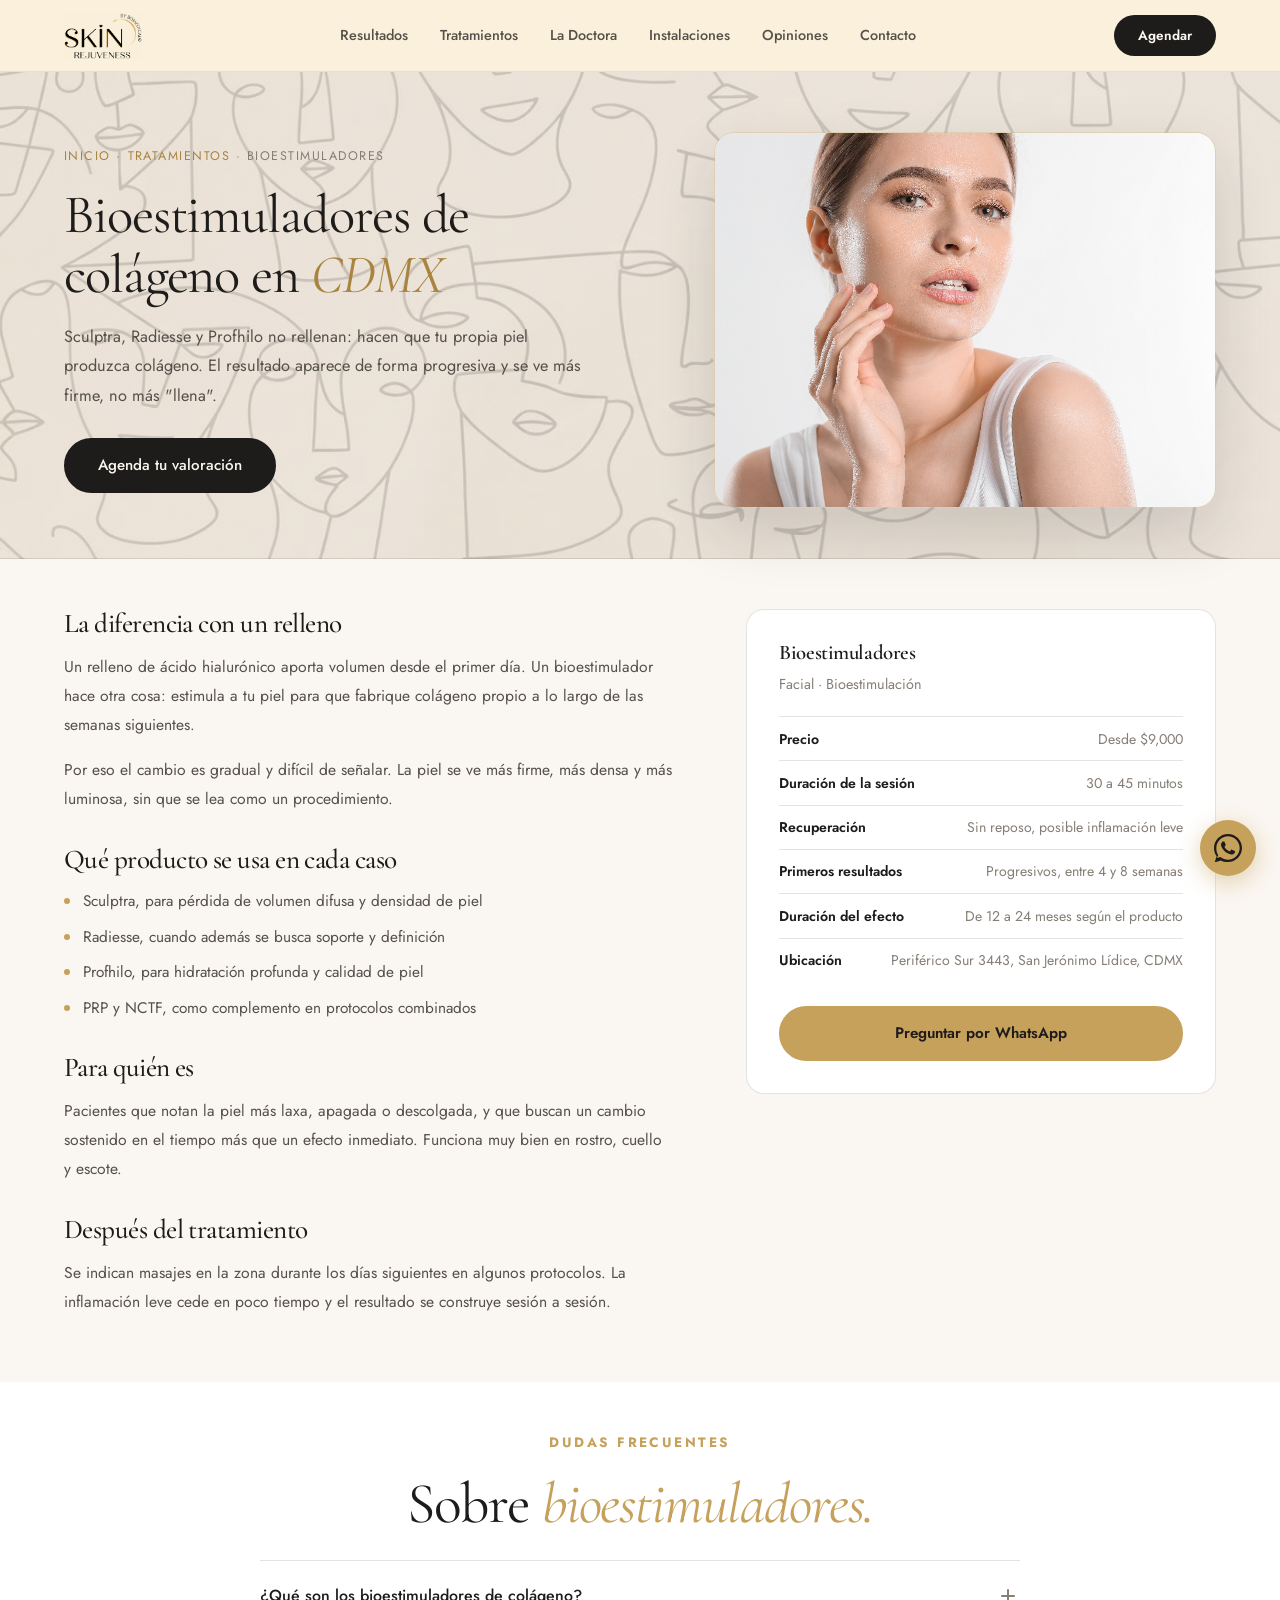
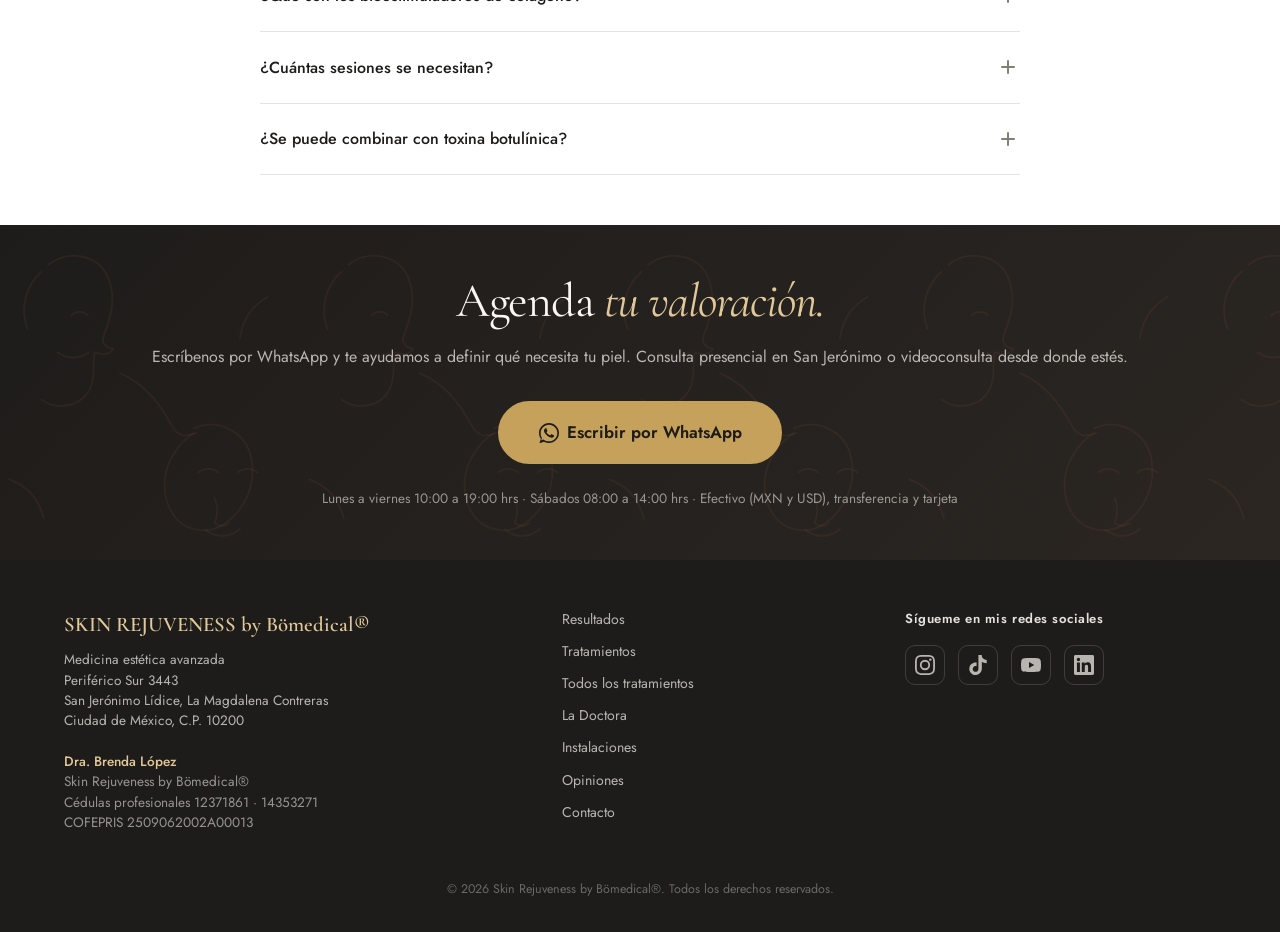
==== commit 1c4a8173: "Actualiza NAP, horarios y precio de valoración según correcciones de la doctora - Dirección completa" ====
--- a/tratamiento-bioestimuladores.html
+++ b/tratamiento-bioestimuladores.html
@@ -44,13 +44,14 @@
           "telephone": "+525565081447",
           "address": {
             "@type": "PostalAddress",
-            "streetAddress": "San Jerónimo Lídice",
-            "addressLocality": "Álvaro Obregón",
+            "streetAddress": "Periférico Sur 3443, San Jerónimo Lídice",
+            "addressLocality": "La Magdalena Contreras",
             "addressRegion": "Ciudad de México",
             "postalCode": "10200",
             "addressCountry": "MX"
           },
-          "geo": { "@type": "GeoCoordinates", "latitude": 19.3257116, "longitude": -99.214192 }
+          "geo": { "@type": "GeoCoordinates", "latitude": 19.3221031, "longitude": -99.219864 },
+          "hasMap": "https://maps.google.com/?cid=6368025527534217429"
         }
       },
       {
@@ -142,7 +143,7 @@
             <li><strong>Recuperación</strong><span>Sin reposo, posible inflamación leve</span></li>
             <li><strong>Primeros resultados</strong><span>Progresivos, entre 4 y 8 semanas</span></li>
             <li><strong>Duración del efecto</strong><span>De 12 a 24 meses según el producto</span></li>
-            <li><strong>Ubicación</strong><span>San Jerónimo Lídice, CDMX</span></li>
+            <li><strong>Ubicación</strong><span>Periférico Sur 3443, San Jerónimo Lídice, CDMX</span></li>
           </ul>
           <a href="https://wa.me/525565081447?text=Hola%20Dra.%20Brenda%2C%20vengo%20de%20su%20sitio%20web%20y%20quiero%20informaci%C3%B3n%20sobre%20Bioestimuladores." class="btn btn-gold" target="_blank" rel="noopener">Preguntar por WhatsApp</a>
         </aside>
@@ -195,7 +196,7 @@
             Escribir por WhatsApp
           </a>
         </div>
-        <p class="cta-final-note reveal">Lunes a sábado, 08:00 a 21:00 hrs · Efectivo, transferencia y tarjeta</p>
+        <p class="cta-final-note reveal">Lunes a viernes 10:00 a 19:00 hrs · Sábados 08:00 a 14:00 hrs · Efectivo (MXN y USD), transferencia y tarjeta</p>
       </div>
     </section>
 
@@ -205,7 +206,7 @@
     <div class="footer-inner">
       <div class="footer-brand">
         <span class="footer-logo">SKIN REJUVENESS by Bömedical&reg;</span>
-        <p>Medicina estética avanzada<br>San Jerónimo Lídice, Álvaro Obregón<br>Ciudad de México, C.P. 10200</p>
+        <p>Medicina estética avanzada<br>Periférico Sur 3443<br>San Jerónimo Lídice, La Magdalena Contreras<br>Ciudad de México, C.P. 10200</p>
         <p class="footer-creds">
           <strong>Dra. Brenda López</strong>
           Skin Rejuveness by Bömedical&reg;<br>
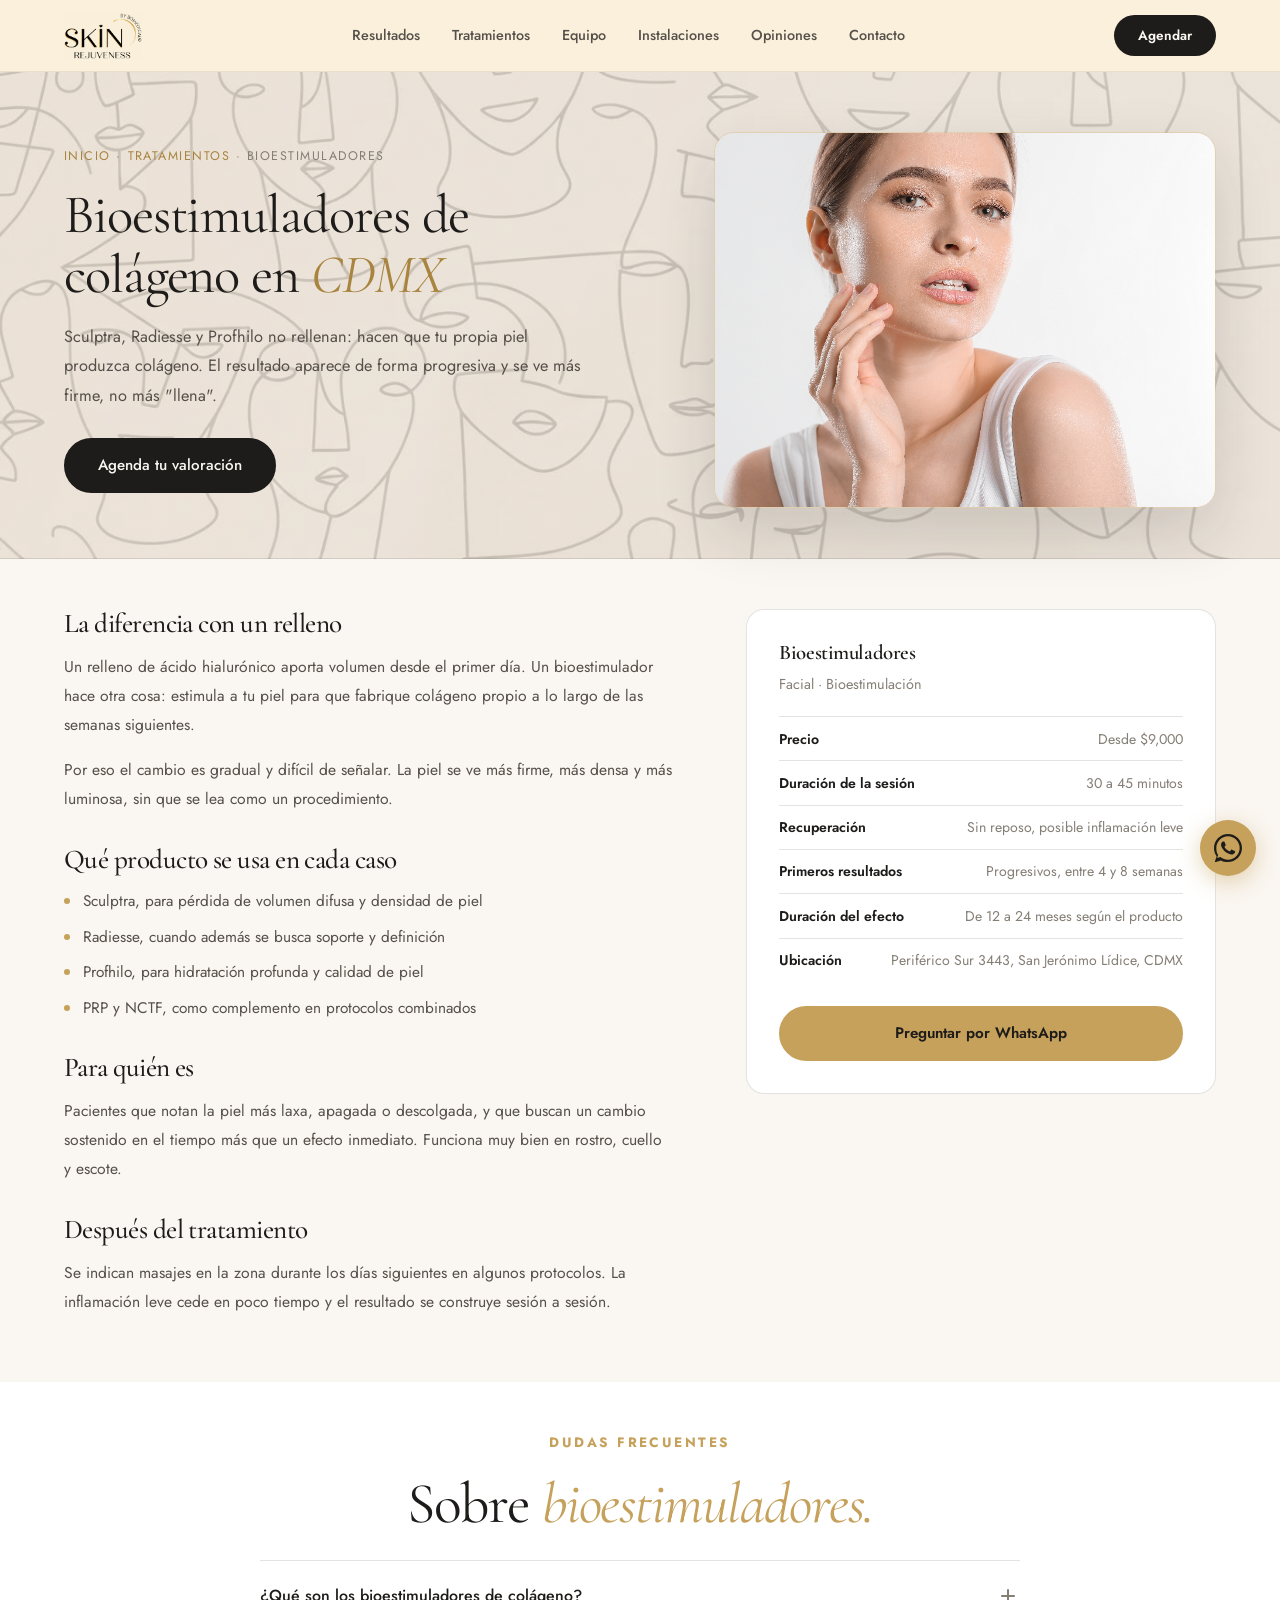
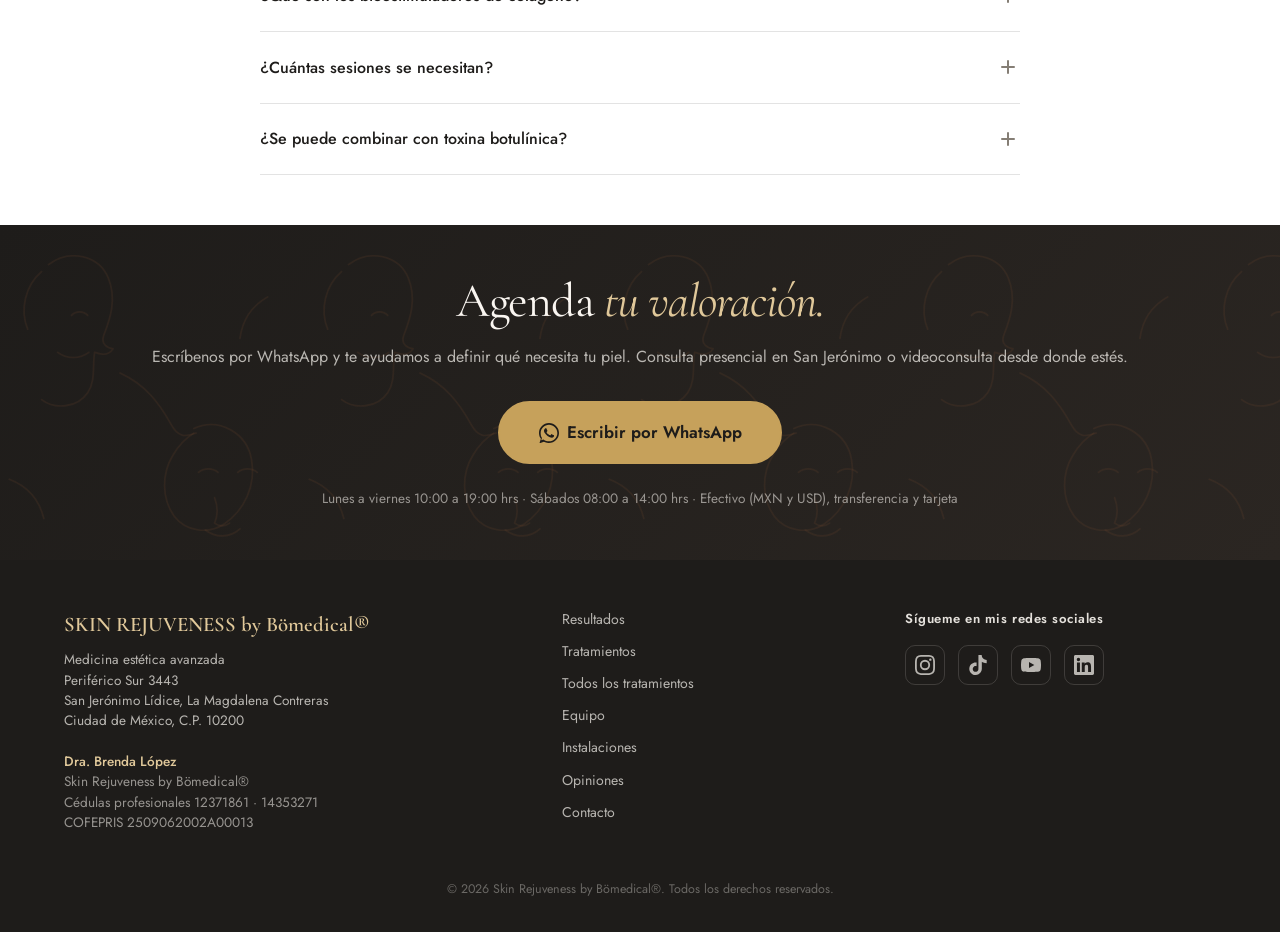
==== commit 852edd7e: "Agrega foto del equipo en el hero, sección de equipo y nuevo video del consultorio - Hero: foto del " ====
--- a/tratamiento-bioestimuladores.html
+++ b/tratamiento-bioestimuladores.html
@@ -20,7 +20,7 @@
   <link rel="preconnect" href="https://fonts.gstatic.com" crossorigin />
   <link rel="stylesheet" href="https://fonts.googleapis.com/css2?family=Cormorant+Garamond:ital,wght@0,300;0,400;0,500;0,600;1,300;1,400;1,500;1,600&family=Jost:wght@300;400;500;600&display=swap" />
 
-  <link rel="stylesheet" href="styles.css?v=20260904" />
+  <link rel="stylesheet" href="styles.css?v=20260923" />
 
   <link rel="icon" href="data:image/svg+xml,<svg xmlns='http://www.w3.org/2000/svg' viewBox='0 0 100 100'><rect width='100' height='100' rx='22' fill='%231E1C1A'/><text x='50' y='70' font-size='58' font-family='Georgia,serif' fill='%23C6A15B' text-anchor='middle'>S</text></svg>" />
 
@@ -100,7 +100,7 @@
       <nav class="nav-links" aria-label="Navegación principal">
         <a href="index.html#resultados">Resultados</a>
         <a href="index.html#tratamientos">Tratamientos</a>
-        <a href="index.html#sobre-mi">La Doctora</a>
+        <a href="index.html#equipo">Equipo</a>
         <a href="index.html#instalaciones">Instalaciones</a>
         <a href="index.html#testimonios">Opiniones</a>
         <a href="index.html#contacto">Contacto</a>
@@ -218,7 +218,7 @@
         <a href="index.html#resultados">Resultados</a>
         <a href="index.html#tratamientos">Tratamientos</a>
         <a href="tratamientos.html">Todos los tratamientos</a>
-        <a href="index.html#sobre-mi">La Doctora</a>
+        <a href="index.html#equipo">Equipo</a>
         <a href="index.html#instalaciones">Instalaciones</a>
         <a href="index.html#testimonios">Opiniones</a>
         <a href="index.html#contacto">Contacto</a>
@@ -246,8 +246,8 @@
     <svg viewBox="0 0 24 24" aria-hidden="true"><path d="M17.472 14.382c-.297-.149-1.758-.867-2.03-.967-.273-.099-.471-.148-.67.15-.197.297-.767.966-.94 1.164-.173.199-.347.223-.644.075-.297-.15-1.255-.463-2.39-1.475-.883-.788-1.48-1.761-1.653-2.059-.173-.297-.018-.458.13-.606.134-.133.298-.347.446-.52.149-.174.198-.298.298-.497.099-.198.05-.371-.025-.52-.075-.149-.669-1.612-.916-2.207-.242-.579-.487-.5-.669-.51-.173-.008-.371-.01-.57-.01-.198 0-.52.074-.792.372-.272.297-1.04 1.016-1.04 2.479 0 1.462 1.065 2.875 1.213 3.074.149.198 2.096 3.2 5.077 4.487.709.306 1.262.489 1.694.625.712.227 1.36.195 1.871.118.571-.085 1.758-.719 2.006-1.413.248-.694.248-1.289.173-1.413-.074-.124-.272-.198-.57-.347z"/><path d="M12 0C5.373 0 0 5.373 0 12c0 2.625.846 5.059 2.284 7.034L.789 23.492a.5.5 0 00.611.611l4.458-1.495A11.96 11.96 0 0012 24c6.627 0 12-5.373 12-12S18.627 0 12 0zm0 22c-2.326 0-4.477-.738-6.24-1.993l-.436-.321-2.644.886.886-2.644-.321-.436A9.953 9.953 0 012 12C2 6.486 6.486 2 12 2s10 4.486 10 10-4.486 10-10 10z"/></svg>
   </a>
 
-  <script defer src="lib/gsap.min.js?v=20260904"></script>
-  <script defer src="lib/ScrollTrigger.min.js?v=20260904"></script>
-  <script defer src="main.js?v=20260904"></script>
+  <script defer src="lib/gsap.min.js?v=20260923"></script>
+  <script defer src="lib/ScrollTrigger.min.js?v=20260923"></script>
+  <script defer src="main.js?v=20260923"></script>
 </body>
 </html>
--- a/styles.css
+++ b/styles.css
@@ -407,9 +407,9 @@
   border-radius: 20px;
   overflow: hidden;
   box-shadow: 0 30px 80px rgba(30,28,26,0.15);
-  max-width: 440px;
+  max-width: 540px;
   width: 100%;
-  aspect-ratio: 3/4;
+  aspect-ratio: 1/1;   /* foto del equipo completo: cuadrada para que entren las cinco */
   background:
     url('assets/img/motivo-lineas.svg') repeat,
     linear-gradient(160deg, var(--bg-3) 0%, var(--taupe) 100%);
@@ -421,7 +421,7 @@
   height: auto;
   display: block;
   object-fit: cover;
-  aspect-ratio: 3/4;
+  aspect-ratio: 1/1;
 }
 
 /* =============================================================
@@ -662,6 +662,57 @@
   height: 20px;
   color: var(--accent);
   flex-shrink: 0;
+}
+
+/* Resto del equipo, debajo de la Dra. Brenda */
+.team {
+  margin-top: clamp(3.5rem, 7vw, 5.5rem);
+}
+.team-title {
+  font-family: var(--serif);
+  font-size: clamp(1.5rem, 3vw, 2.1rem);
+  font-weight: 400;
+  color: var(--ink);
+  text-align: center;
+  margin-bottom: 2.2rem;
+}
+.team-title em {
+  font-style: italic;
+  color: var(--accent);
+}
+.team-grid {
+  display: grid;
+  grid-template-columns: repeat(4, 1fr);
+  gap: 1.5rem;
+}
+.team-card {
+  margin: 0;
+}
+.team-card img {
+  width: 100%;
+  height: auto;
+  aspect-ratio: 4/5;
+  object-fit: cover;
+  border-radius: 16px;
+  box-shadow: 0 16px 40px rgba(0,0,0,0.08);
+  display: block;
+}
+.team-card figcaption {
+  margin-top: 0.9rem;
+  text-align: center;
+}
+.team-card figcaption strong {
+  display: block;
+  font-family: var(--serif);
+  font-size: 1.15rem;
+  font-weight: 400;
+  color: var(--ink);
+}
+.team-card figcaption span {
+  display: block;
+  font-size: 0.85rem;
+  color: var(--accent);
+  margin-top: 0.2rem;
 }
 
 /* =============================================================
@@ -1033,7 +1084,7 @@
   .hero-sub { margin-left: auto; margin-right: auto; }
   .hero-actions { justify-content: center; }
   .hero-img-wrap { order: -1; }
-  .hero-img-card { max-width: 320px; }
+  .hero-img-card { max-width: 440px; }
 
   .trust-strip-inner { grid-template-columns: repeat(2, 1fr); }
 
@@ -1045,6 +1096,7 @@
   .about .section-kicker, .about .section-title { text-align: center; margin-left: auto; }
   .about-img { max-width: 400px; margin: 0 auto; }
   .about-creds { align-items: center; }
+  .team-grid { grid-template-columns: repeat(2, 1fr); gap: 1rem; }
 
   .why-grid { grid-template-columns: repeat(2, 1fr); }
 
@@ -1079,7 +1131,7 @@
   .why-grid { grid-template-columns: 1fr; }
   .hero-title { font-size: clamp(2rem, 8vw, 3rem); }
   .btn { padding: 0.75rem 1.6rem; font-size: 0.9rem; }
-  .hero-img-card { max-width: 260px; }
+  .hero-img-card { max-width: 100%; }
 }
 
 /* =============================================================
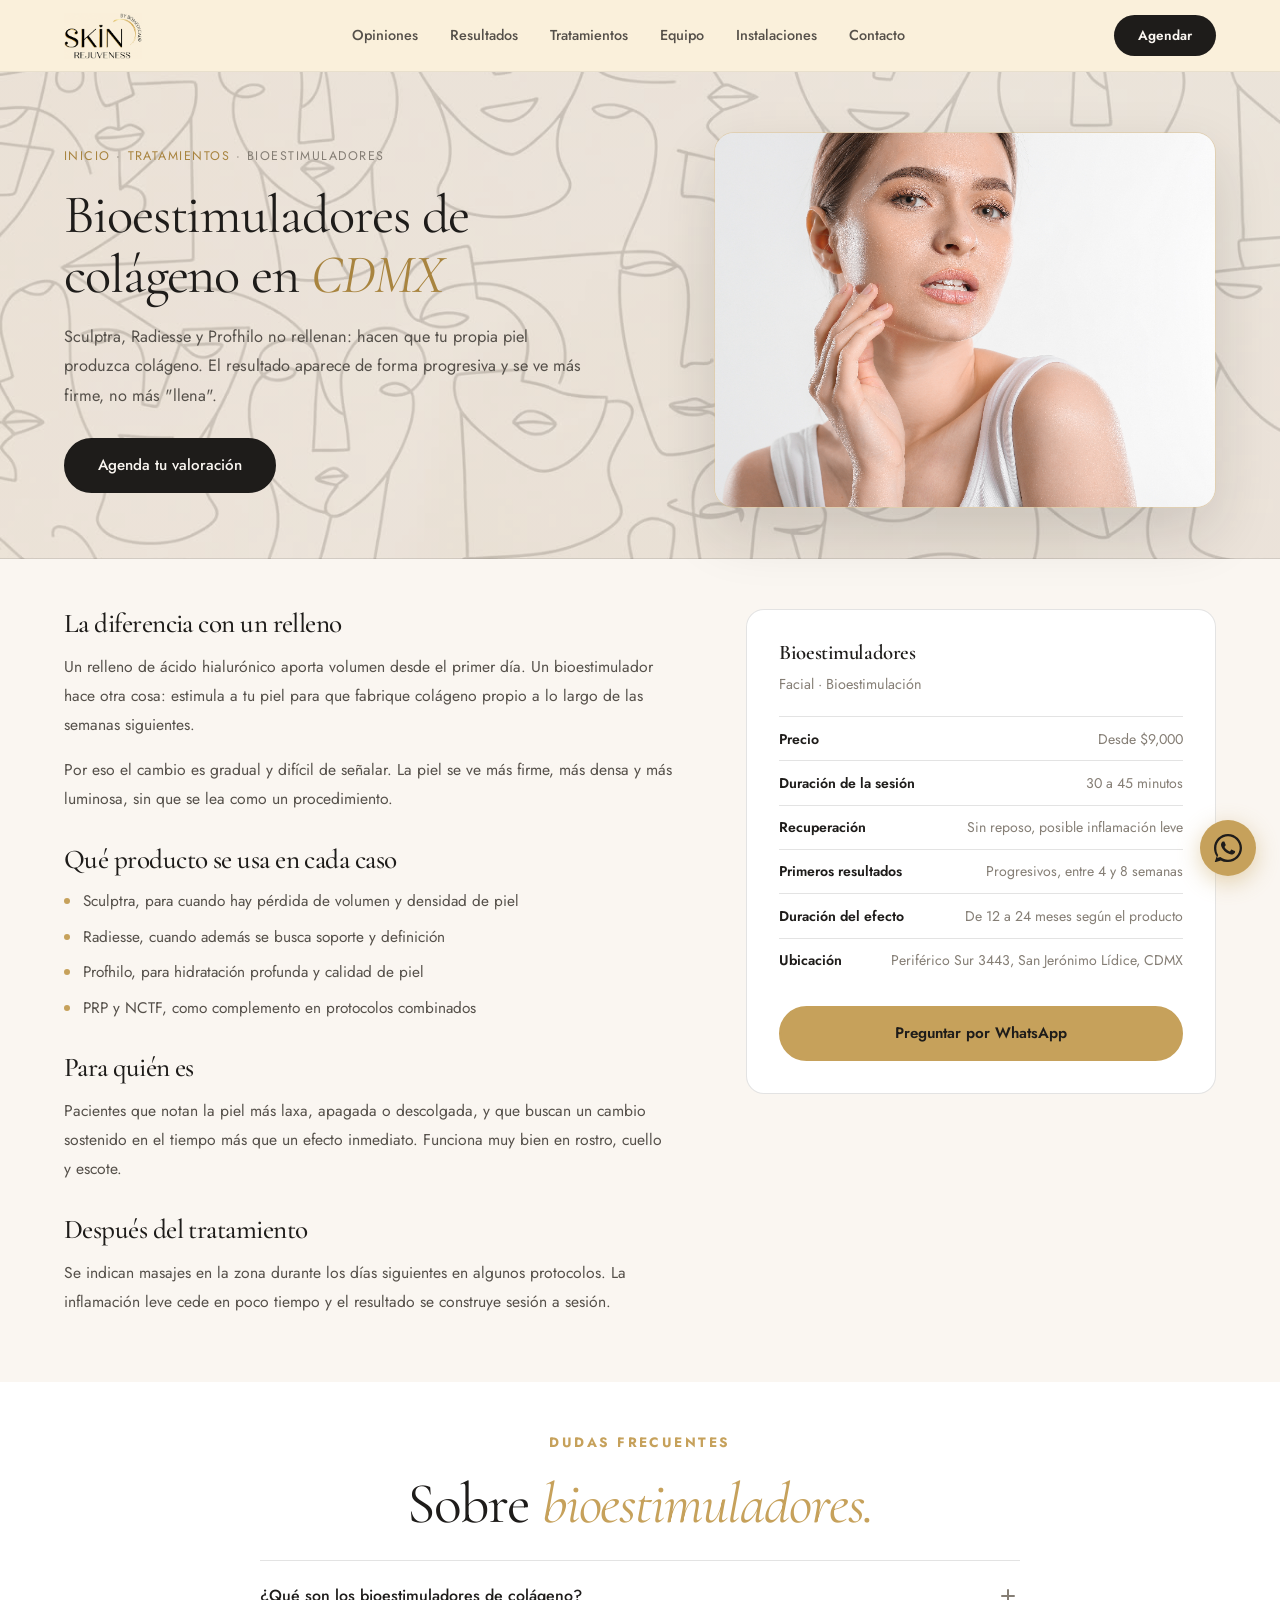
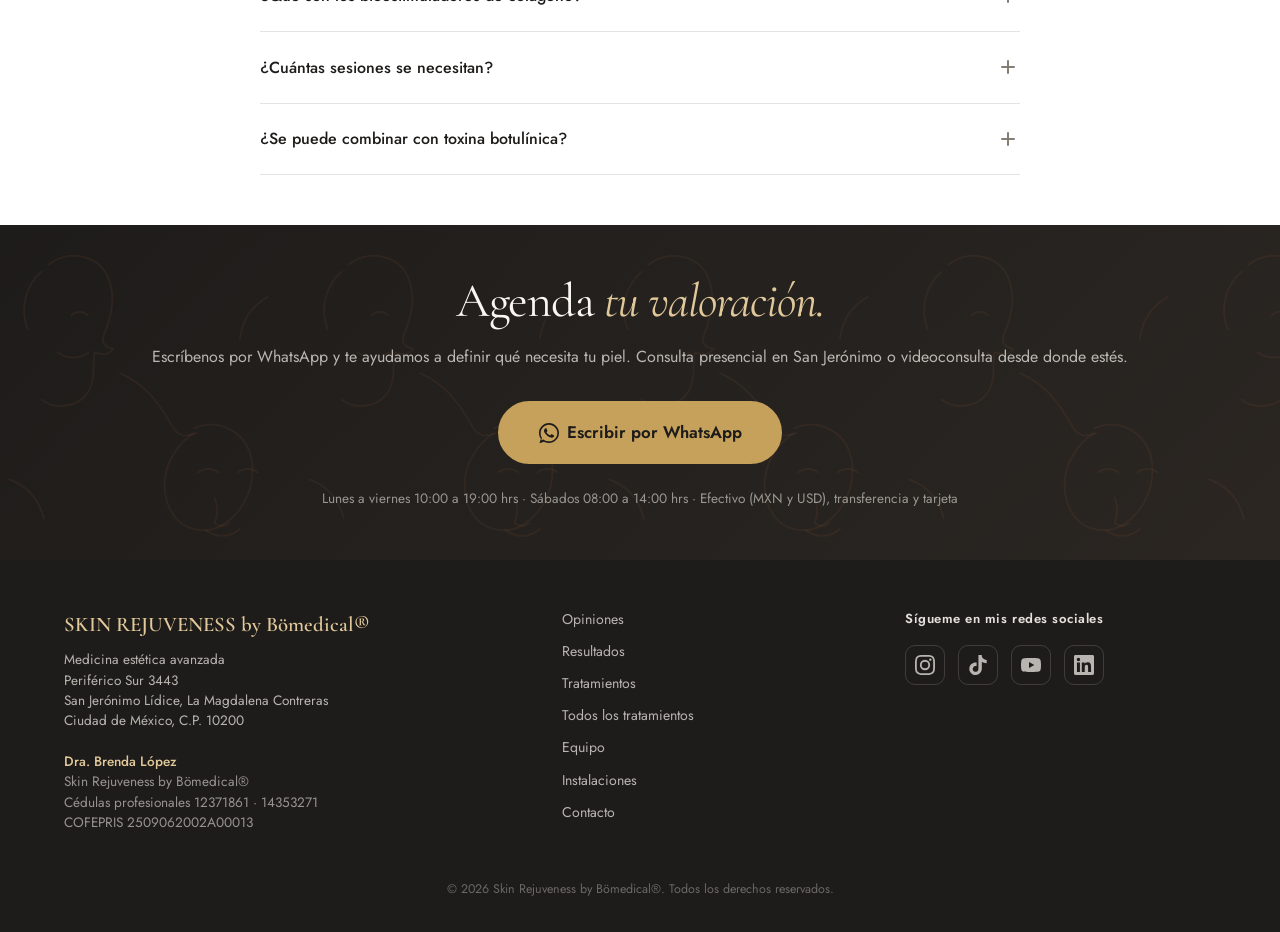
==== commit 370c0f0a: "Nuevos antes/después con marca de agua, correcciones de la doctora y navbar visible en celular - Ant" ====
--- a/tratamiento-bioestimuladores.html
+++ b/tratamiento-bioestimuladores.html
@@ -20,7 +20,7 @@
   <link rel="preconnect" href="https://fonts.gstatic.com" crossorigin />
   <link rel="stylesheet" href="https://fonts.googleapis.com/css2?family=Cormorant+Garamond:ital,wght@0,300;0,400;0,500;0,600;1,300;1,400;1,500;1,600&family=Jost:wght@300;400;500;600&display=swap" />
 
-  <link rel="stylesheet" href="styles.css?v=20260923" />
+  <link rel="stylesheet" href="styles.css?v=20260929i" />
 
   <link rel="icon" href="data:image/svg+xml,<svg xmlns='http://www.w3.org/2000/svg' viewBox='0 0 100 100'><rect width='100' height='100' rx='22' fill='%231E1C1A'/><text x='50' y='70' font-size='58' font-family='Georgia,serif' fill='%23C6A15B' text-anchor='middle'>S</text></svg>" />
 
@@ -94,15 +94,12 @@
       <a href="index.html" class="nav-logo" aria-label="Skin Rejuveness by Bömedical, inicio">
         <img src="assets/img/logo-nav.png" alt="Skin Rejuveness by Bömedical" width="480" height="282" />
       </a>
-      <button class="nav-toggle" aria-label="Abrir menú" aria-expanded="false">
-        <span></span><span></span><span></span>
-      </button>
       <nav class="nav-links" aria-label="Navegación principal">
+        <a href="index.html#testimonios">Opiniones</a>
         <a href="index.html#resultados">Resultados</a>
         <a href="index.html#tratamientos">Tratamientos</a>
         <a href="index.html#equipo">Equipo</a>
         <a href="index.html#instalaciones">Instalaciones</a>
-        <a href="index.html#testimonios">Opiniones</a>
         <a href="index.html#contacto">Contacto</a>
       </nav>
       <a href="https://wa.me/525565081447?text=Hola%20Dra.%20Brenda%2C%20vengo%20de%20su%20sitio%20web%20y%20quiero%20agendar%20una%20valoraci%C3%B3n." class="nav-cta" target="_blank" rel="noopener">Agendar</a>
@@ -130,7 +127,7 @@
         <div class="tp-prose reveal">
               <h2>La diferencia con un relleno</h2><p>Un relleno de ácido hialurónico aporta volumen desde el primer día. Un bioestimulador hace otra cosa: estimula a tu piel para que fabrique colágeno propio a lo largo de las semanas siguientes.</p>
               <p>Por eso el cambio es gradual y difícil de señalar. La piel se ve más firme, más densa y más luminosa, sin que se lea como un procedimiento.</p>
-              <h2>Qué producto se usa en cada caso</h2><ul><li>Sculptra, para pérdida de volumen difusa y densidad de piel</li><li>Radiesse, cuando además se busca soporte y definición</li><li>Profhilo, para hidratación profunda y calidad de piel</li><li>PRP y NCTF, como complemento en protocolos combinados</li></ul>
+              <h2>Qué producto se usa en cada caso</h2><ul><li>Sculptra, para cuando hay pérdida de volumen y densidad de piel</li><li>Radiesse, cuando además se busca soporte y definición</li><li>Profhilo, para hidratación profunda y calidad de piel</li><li>PRP y NCTF, como complemento en protocolos combinados</li></ul>
               <h2>Para quién es</h2><p>Pacientes que notan la piel más laxa, apagada o descolgada, y que buscan un cambio sostenido en el tiempo más que un efecto inmediato. Funciona muy bien en rostro, cuello y escote.</p>
               <h2>Después del tratamiento</h2><p>Se indican masajes en la zona durante los días siguientes en algunos protocolos. La inflamación leve cede en poco tiempo y el resultado se construye sesión a sesión.</p>
         </div>
@@ -215,12 +212,12 @@
         </p>
       </div>
       <nav class="footer-links" aria-label="Navegación del pie">
+        <a href="index.html#testimonios">Opiniones</a>
         <a href="index.html#resultados">Resultados</a>
         <a href="index.html#tratamientos">Tratamientos</a>
         <a href="tratamientos.html">Todos los tratamientos</a>
         <a href="index.html#equipo">Equipo</a>
         <a href="index.html#instalaciones">Instalaciones</a>
-        <a href="index.html#testimonios">Opiniones</a>
         <a href="index.html#contacto">Contacto</a>
       </nav>
       <div class="footer-social">
@@ -246,8 +243,8 @@
     <svg viewBox="0 0 24 24" aria-hidden="true"><path d="M17.472 14.382c-.297-.149-1.758-.867-2.03-.967-.273-.099-.471-.148-.67.15-.197.297-.767.966-.94 1.164-.173.199-.347.223-.644.075-.297-.15-1.255-.463-2.39-1.475-.883-.788-1.48-1.761-1.653-2.059-.173-.297-.018-.458.13-.606.134-.133.298-.347.446-.52.149-.174.198-.298.298-.497.099-.198.05-.371-.025-.52-.075-.149-.669-1.612-.916-2.207-.242-.579-.487-.5-.669-.51-.173-.008-.371-.01-.57-.01-.198 0-.52.074-.792.372-.272.297-1.04 1.016-1.04 2.479 0 1.462 1.065 2.875 1.213 3.074.149.198 2.096 3.2 5.077 4.487.709.306 1.262.489 1.694.625.712.227 1.36.195 1.871.118.571-.085 1.758-.719 2.006-1.413.248-.694.248-1.289.173-1.413-.074-.124-.272-.198-.57-.347z"/><path d="M12 0C5.373 0 0 5.373 0 12c0 2.625.846 5.059 2.284 7.034L.789 23.492a.5.5 0 00.611.611l4.458-1.495A11.96 11.96 0 0012 24c6.627 0 12-5.373 12-12S18.627 0 12 0zm0 22c-2.326 0-4.477-.738-6.24-1.993l-.436-.321-2.644.886.886-2.644-.321-.436A9.953 9.953 0 012 12C2 6.486 6.486 2 12 2s10 4.486 10 10-4.486 10-10 10z"/></svg>
   </a>
 
-  <script defer src="lib/gsap.min.js?v=20260923"></script>
-  <script defer src="lib/ScrollTrigger.min.js?v=20260923"></script>
-  <script defer src="main.js?v=20260923"></script>
+  <script defer src="lib/gsap.min.js?v=20260929e"></script>
+  <script defer src="lib/ScrollTrigger.min.js?v=20260929e"></script>
+  <script defer src="main.js?v=20260929g"></script>
 </body>
 </html>
--- a/styles.css
+++ b/styles.css
@@ -274,25 +274,6 @@
   box-shadow: 0 6px 20px rgba(198,161,91,0.35);
 }
 
-.nav-toggle {
-  display: none;
-  flex-direction: column;
-  gap: 5px;
-  width: 28px;
-  padding: 4px 0;
-  z-index: 1001;
-}
-.nav-toggle span {
-  display: block;
-  width: 100%; height: 2px;
-  background: var(--ink);
-  border-radius: 2px;
-  transition: all 0.3s var(--ease-out);
-  transform-origin: center;
-}
-.nav-toggle.is-open span:nth-child(1) { transform: rotate(45deg) translate(5px, 5px); }
-.nav-toggle.is-open span:nth-child(2) { opacity: 0; }
-.nav-toggle.is-open span:nth-child(3) { transform: rotate(-45deg) translate(5px, -5px); }
 
 /* =============================================================
    6. HERO — NO CAMBIAR el padding-top (empuja el contenido debajo
@@ -682,8 +663,8 @@
 }
 .team-grid {
   display: grid;
-  grid-template-columns: repeat(4, 1fr);
-  gap: 1.5rem;
+  grid-template-columns: repeat(5, 1fr);
+  gap: 1.25rem;
 }
 .team-card {
   margin: 0;
@@ -1096,7 +1077,9 @@
   .about .section-kicker, .about .section-title { text-align: center; margin-left: auto; }
   .about-img { max-width: 400px; margin: 0 auto; }
   .about-creds { align-items: center; }
-  .team-grid { grid-template-columns: repeat(2, 1fr); gap: 1rem; }
+  /* 5 integrantes: en flex para que la fila incompleta quede centrada (3 + 2) */
+  .team-grid { display: flex; flex-wrap: wrap; justify-content: center; gap: 1rem; }
+  .team-card { width: calc((100% - 2rem) / 3); }
 
   .why-grid { grid-template-columns: repeat(2, 1fr); }
 
@@ -1106,22 +1089,28 @@
   .footer-social { justify-content: center; }
   .footer-links { align-items: center; }
 
-  .nav-toggle { display: flex; }
+  /* En celular y tablet el navbar tiene dos filas: logo arriba y abajo los
+     links siempre visibles (un menu escondido tras un icono casi no se toca).
+     Solo van los 4 principales; Agendar ya esta en botones y en el flotante
+     de WhatsApp. --nav-h crece para que el hero y los anclas lo respeten. */
+  :root { --nav-h: 104px; }
+  .nav-inner {
+    flex-wrap: wrap;
+    align-content: flex-start;
+    row-gap: 0;
+  }
+  .nav-logo { height: 64px; }
   .nav-links {
-    position: fixed;
-    inset: 0;
-    background: var(--bg);
-    flex-direction: column;
+    width: 100%;
+    height: 40px;
     align-items: center;
-    justify-content: center;
-    gap: 2rem;
-    z-index: 999;
-    opacity: 0;
-    pointer-events: none;
-    transition: opacity 0.3s;
+    justify-content: space-between;
+    gap: 0.5rem;
+    border-top: 1px solid rgba(30,28,26,0.08);
   }
-  .nav-links.is-open { opacity: 1; pointer-events: auto; }
-  .nav-links a { font-size: 1.2rem; }
+  .nav-links a { font-size: 0.8rem; letter-spacing: 0.02em; }
+  .nav-links a::after { bottom: -3px; }
+  .nav-links a:nth-child(n+5) { display: none; }
   .nav-cta { display: none; }
 }
 
@@ -1132,6 +1121,7 @@
   .hero-title { font-size: clamp(2rem, 8vw, 3rem); }
   .btn { padding: 0.75rem 1.6rem; font-size: 0.9rem; }
   .hero-img-card { max-width: 100%; }
+  .team-card { width: calc((100% - 1rem) / 2); }
 }
 
 /* =============================================================
@@ -1443,8 +1433,7 @@
 .promo-price .btn { width: 100%; justify-content: center; }
 
 /* ---- 21.6 MITO VS VERDAD ----
-   Tarjetas de foto a sangre que giran en 3D: al frente el mito, al dorso
-   la respuesta. Hover en desktop, tap en tactil (main.js -> initMyths). */
+   Tarjetas de foto a sangre con el mito arriba y la verdad abajo. */
 .myths { background: var(--blush); }
 .myths-grid {
   display: grid;
@@ -1452,53 +1441,41 @@
   gap: 1.5rem;
   margin-top: 0.5rem;
 }
-.myth { perspective: 1500px; min-height: 340px; cursor: pointer; outline: none; }
-.myth__inner {
+/* Tarjeta fija: el mito arriba y la verdad abajo, todo a la vista.
+   Antes giraba, pero en celular costaba leerla y en iOS se transparentaba. */
+.myth {
   position: relative;
-  width: 100%;
-  height: 100%;
+  display: flex;
+  flex-direction: column;
   min-height: 340px;
-  transition: transform 0.85s var(--ease-out);
-  transform-style: preserve-3d;
-}
-.myth:hover .myth__inner,
-.myth:focus-visible .myth__inner,
-.myth.is-flipped .myth__inner { transform: rotateY(180deg); }
-.myth__face {
-  position: absolute;
-  inset: 0;
-  display: flex;
-  flex-direction: column;
-  justify-content: flex-end;
-  gap: 0.8rem;
-  padding: 1.5rem;
   border-radius: 16px;
   overflow: hidden;
-  -webkit-backface-visibility: hidden;
-  backface-visibility: hidden;
   box-shadow: 0 10px 30px rgba(30,28,26,0.12);
 }
-.myth__face img {
+.myth > img {
   position: absolute;
   inset: 0;
   width: 100%;
   height: 100%;
   object-fit: cover;
 }
-.myth__face::after {
+.myth::after {
   content: '';
   position: absolute;
   inset: 0;
-  background: linear-gradient(to top, rgba(30,28,26,0.94) 8%, rgba(30,28,26,0.72) 48%, rgba(30,28,26,0.4) 100%);
-}
-.myth__face--back { transform: rotateY(180deg); }
-.myth__face--back::after {
-  background: linear-gradient(to top, rgba(30,28,26,0.96) 8%, rgba(30,28,26,0.9) 60%, rgba(30,28,26,0.74) 100%);
-}
-.myth__face > *:not(img) { position: relative; z-index: 2; }
+  background: linear-gradient(to top, rgba(30,28,26,0.96) 10%, rgba(30,28,26,0.86) 55%, rgba(30,28,26,0.6) 100%);
+}
+.myth__body {
+  position: relative;
+  z-index: 2;
+  display: flex;
+  flex-direction: column;
+  gap: 0.8rem;
+  padding: 1.5rem;
+  margin-top: auto;
+}
 .myth__tag {
   align-self: flex-start;
-  order: -1;
   font-size: 0.6rem;
   letter-spacing: 0.24em;
   text-transform: uppercase;
@@ -1507,25 +1484,22 @@
   border: 1px solid rgba(240,222,218,0.5);
   color: var(--blush);
 }
-.myth__tag--true { border-color: rgba(224,200,154,0.6); color: var(--accent-light); }
+.myth__tag--true {
+  margin-top: 0.6rem;
+  border-color: rgba(224,200,154,0.6);
+  color: var(--accent-light);
+}
 .myth__text {
   font-family: var(--serif);
   font-size: 1.25rem;
   line-height: 1.35;
   color: #FBF7F2;
 }
-.myth__face--back .myth__text {
-  font-family: var(--sans);
+.myth__answer {
   font-size: 0.9rem;
   line-height: 1.7;
   color: rgba(251,247,242,0.88);
   font-weight: 300;
-}
-.myth__hint {
-  font-size: 0.62rem;
-  letter-spacing: 0.2em;
-  text-transform: uppercase;
-  color: rgba(251,247,242,0.55);
 }
 .myths-note {
   text-align: center;
@@ -1639,6 +1613,10 @@
   border: 2px solid var(--accent);
   font-weight: 700;
 }
+/* Hoy no se puede reservar, pero se sigue viendo marcado */
+.booking-days button.is-today:disabled {
+  opacity: 0.6;
+}
 .booking-days button.is-selected {
   background: var(--accent);
   color: #fff;
@@ -1648,6 +1626,10 @@
   font-size: 0.85rem;
   font-weight: 600;
   margin-bottom: 0.75rem;
+}
+.booking-optional {
+  font-weight: 400;
+  color: var(--ink-mute);
 }
 .booking-slots-grid {
   display: flex;
@@ -1667,6 +1649,11 @@
 .slot:hover:not(:disabled) {
   border-color: var(--accent);
   background: rgba(184,148,63,0.08);
+}
+.slot:disabled {
+  opacity: 0.35;
+  text-decoration: line-through;
+  cursor: default;
 }
 .slot.is-selected {
   background: var(--accent);
@@ -1809,11 +1796,14 @@
 .results .section-inner {
   width: min(1395px, 94vw);
 }
+/* 5 resultados: 3 arriba y 2 abajo, la fila incompleta centrada */
 .results-grid {
-  display: grid;
-  grid-template-columns: repeat(4, 1fr);
-  gap: 1rem;
-}
+  display: flex;
+  flex-wrap: wrap;
+  justify-content: center;
+  gap: 1.25rem;
+}
+.results-grid .result-card { width: calc((100% - 2.5rem) / 3); }
 .result-card {
   background: var(--paper);
   border-radius: 16px;
@@ -1833,68 +1823,49 @@
   color: var(--ink);
 }
 
-/* Before/After Slider — aspect-ratio 4/3, Despues siempre visible detras,
-   Antes recortado con clip-path desde la izquierda. NO CAMBIAR. */
-.ba-slider {
+/* Antes/despues: recuadro 8:5 (mas bajo que el 4:3 original, para que
+   entren mejor las fotos horizontales), antes a la izquierda y despues a la
+   derecha, fijas, con una linea fina en el medio. */
+.ba-pair {
   position: relative;
   width: 100%;
-  aspect-ratio: 4/3;
+  aspect-ratio: 8/5;
   overflow: hidden;
-  cursor: col-resize;
-  user-select: none;
-  -webkit-user-select: none;
-}
-.ba-slider img {
-  position: absolute;
-  inset: 0;
-  width: 100%;
+  display: flex;
+}
+.ba-pair .ba-half {
+  width: 50%;
   height: 100%;
   object-fit: cover;
-  pointer-events: none;
-  -webkit-user-drag: none;
-  user-select: none;
-}
-.ba-before { clip-path: inset(0 50% 0 0); }
-.ba-after { z-index: 1; }
-.ba-before { z-index: 2; }
-.ba-handle {
+  display: block;
+}
+.ba-divider {
   position: absolute;
   top: 0; bottom: 0;
   left: 50%;
-  z-index: 3;
-  display: flex;
-  flex-direction: column;
-  align-items: center;
-  justify-content: center;
+  width: 2px;
   transform: translateX(-50%);
-  pointer-events: none;
-}
-.ba-handle-line {
-  width: 2px;
-  flex: 1;
   background: #fff;
   box-shadow: 0 0 6px rgba(0,0,0,0.3);
-}
-.ba-handle-circle {
-  width: 40px;
-  height: 40px;
-  border-radius: 50%;
-  background: #fff;
-  box-shadow: 0 2px 10px rgba(0,0,0,0.2);
-  display: flex;
-  align-items: center;
-  justify-content: center;
-  flex-shrink: 0;
-}
-.ba-handle-circle svg {
-  width: 20px;
-  height: 20px;
-  color: var(--accent);
+  z-index: 3;
+}
+/* Firma de la doctora, por encima de las dos fotos. Discreta: no debe competir
+   con el resultado que se esta mostrando, asi que va chica y tirando hacia abajo. */
+.ba-pair .ba-watermark {
+  position: absolute;
+  top: 74%;
+  left: 50%;
+  width: 40%;
+  height: auto;
+  transform: translate(-50%, -50%) rotate(-18deg);
+  opacity: 0.55;
+  z-index: 4;
+  pointer-events: none;
 }
 .ba-label {
   position: absolute;
   bottom: 12px;
-  z-index: 4;
+  z-index: 5;
   padding: 4px 14px;
   border-radius: 50px;
   font-size: 0.75rem;
@@ -1921,7 +1892,10 @@
 }
 
 @media (max-width: 900px) {
-  .results-grid { grid-template-columns: repeat(2, 1fr); }
+  .results-grid .result-card { width: calc((100% - 1.25rem) / 2); }
+}
+@media (max-width: 540px) {
+  .results-grid .result-card { width: 100%; }
 }
 
 /* ---- Banda puente al catalogo completo ----
